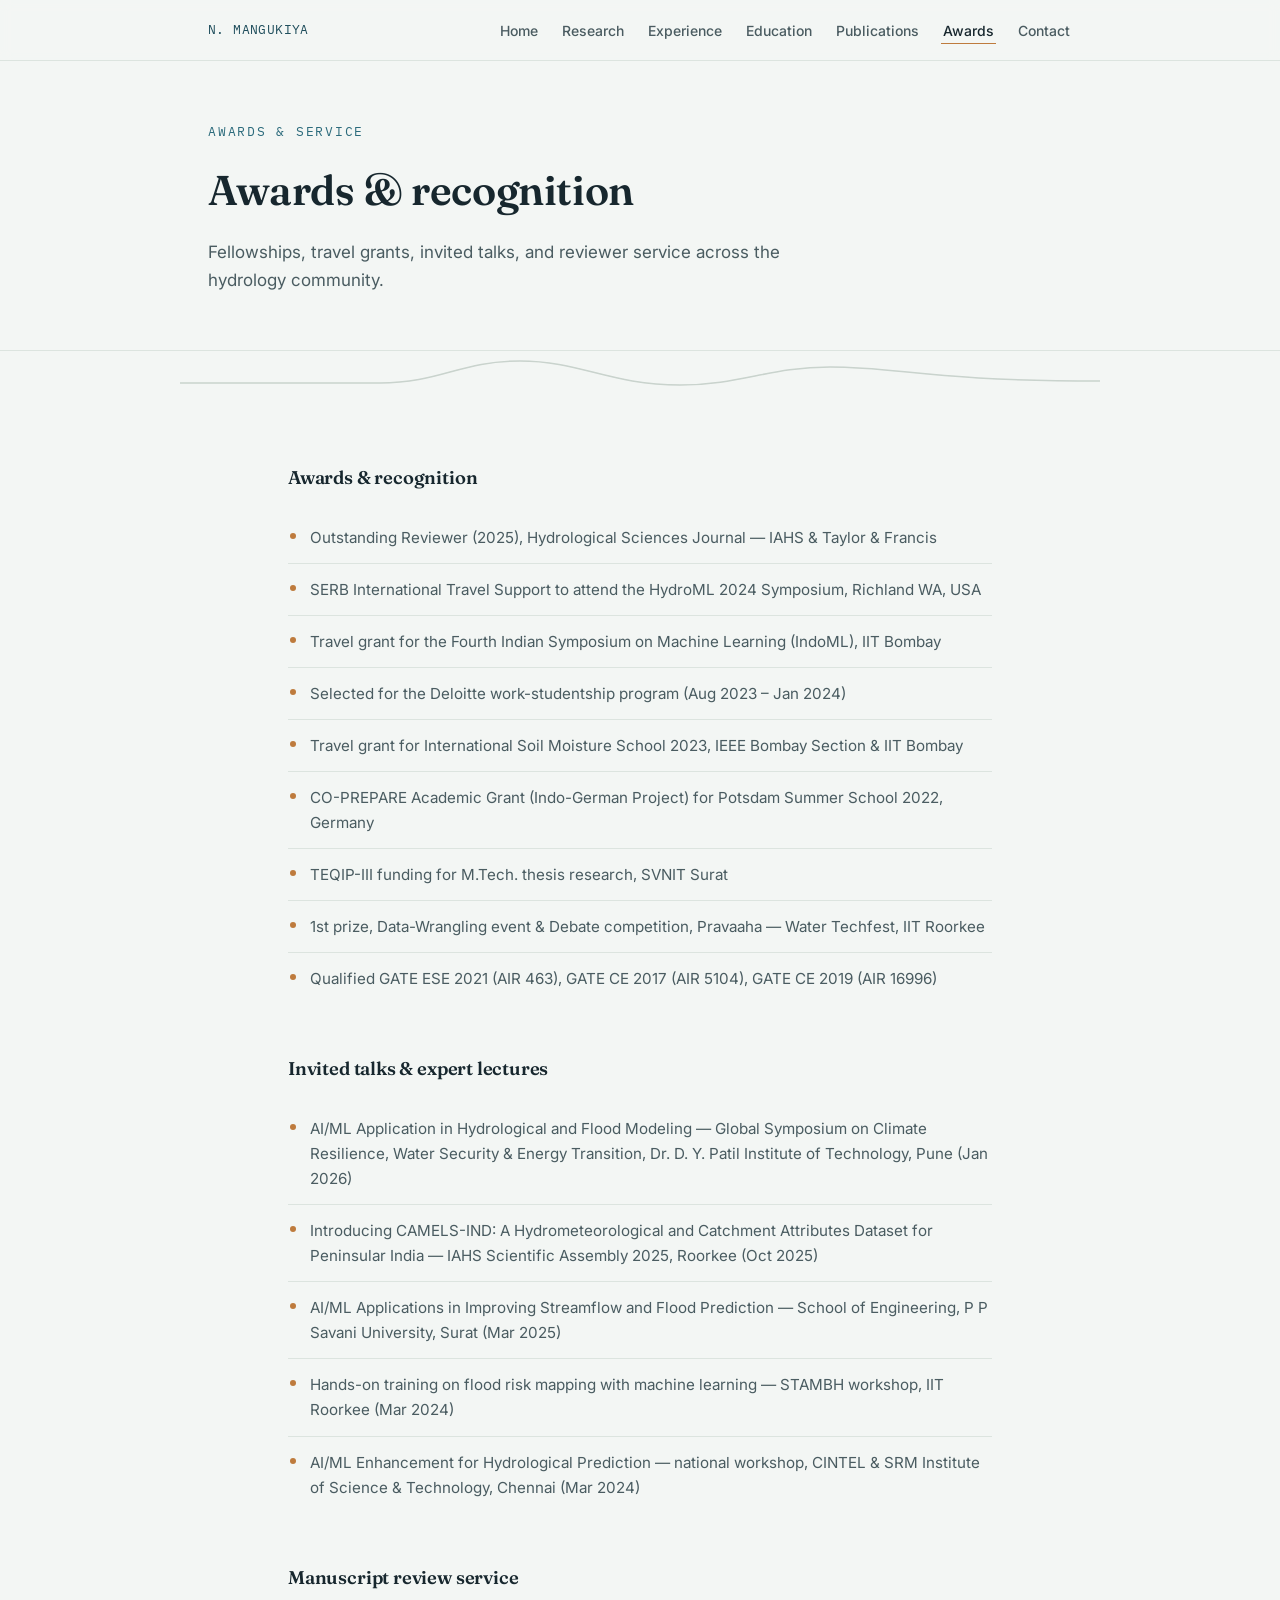
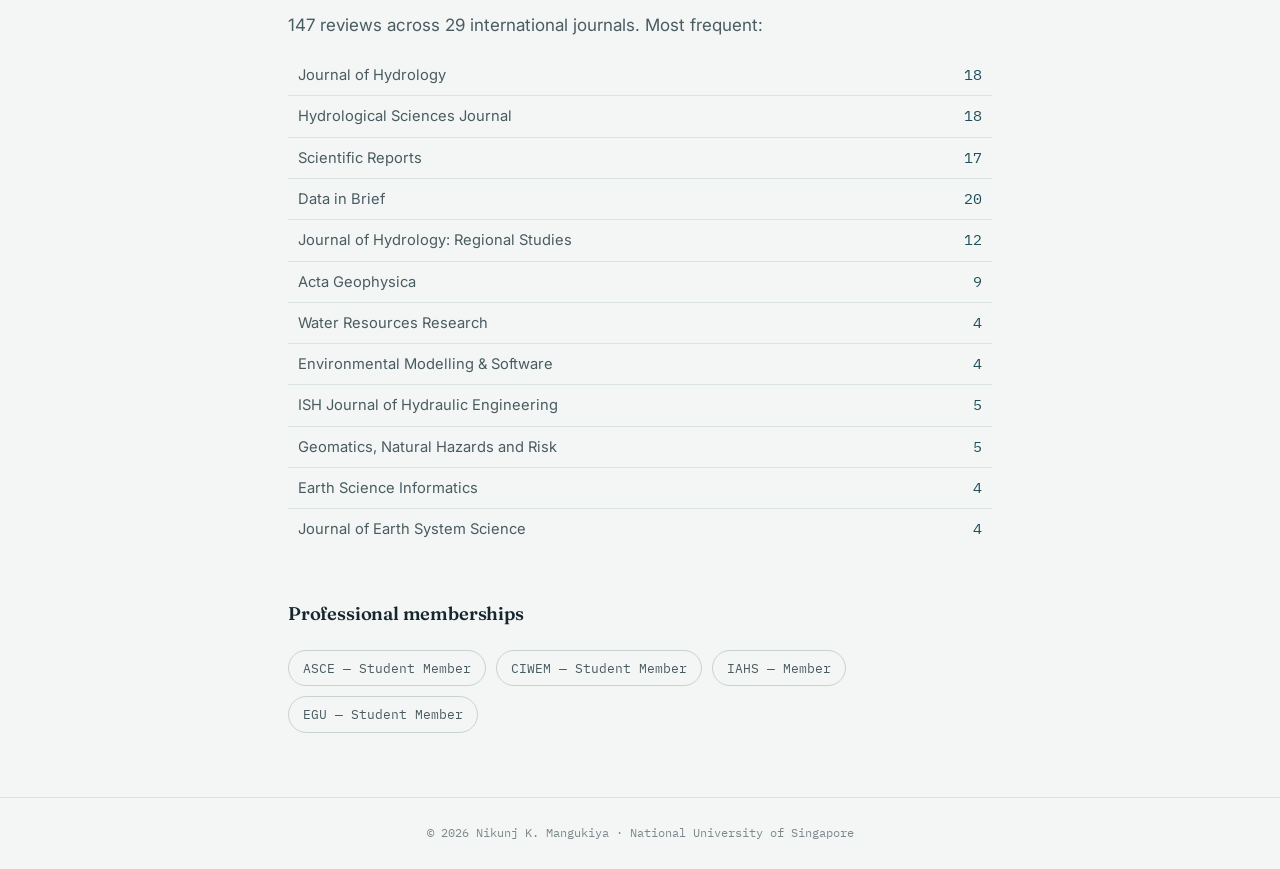
==== awards.html @ 458d980e "Add files via upload" ====
<!DOCTYPE html>
<html lang="en">
<head>
<meta charset="UTF-8">
<meta name="viewport" content="width=device-width, initial-scale=1.0">
<title>Awards & Service — Nikunj K. Mangukiya</title>
<meta name="description" content="Awards, invited talks, and reviewer service of Nikunj K. Mangukiya.">
<link rel="preconnect" href="https://fonts.googleapis.com">
<link rel="preconnect" href="https://fonts.gstatic.com" crossorigin>
<link href="https://fonts.googleapis.com/css2?family=Fraunces:opsz,wght@9..144,400;9..144,500;9..144,600;9..144,700&family=Inter:wght@400;500;600&family=IBM+Plex+Mono:wght@400;500&display=swap" rel="stylesheet">
<link rel="stylesheet" href="styles.css">
</head>
<body>
<nav>
  <div class="wrap-wide">
    <a href="index.html" class="brand">N. MANGUKIYA</a>
    <ul>
      <li><a class="navlink" href="index.html">Home</a></li>
<li><a class="navlink" href="research.html">Research</a></li>
<li><a class="navlink" href="experience.html">Experience</a></li>
<li><a class="navlink" href="education.html">Education</a></li>
<li><a class="navlink" href="publications.html">Publications</a></li>
<li><a class="navlink active" href="awards.html">Awards</a></li>
<li><a class="navlink" href="contact.html">Contact</a></li>

    </ul>
  </div>
</nav>
<header class="page-head">
  <div class="wrap-wide">
    <span class="eyebrow">Awards &amp; Service</span>
    <h1>Awards &amp; recognition</h1>
    <p class="page-lede">Fellowships, travel grants, invited talks, and reviewer service across the hydrology community.</p>
  </div>
</header>
<div class="hydrograph-wrap wrap-wide">
  <svg class="hydrograph" viewBox="0 0 920 34" preserveAspectRatio="none" xmlns="http://www.w3.org/2000/svg">
    <path d="M0,26 L 200,26 C 260,26 280,4 340,4 C 400,4 430,28 500,28 C 560,28 590,10 650,10 C 720,10 750,24 920,24" fill="none" stroke="var(--line)" stroke-width="1.5"/>
  </svg>
</div>

<section>
  <div class="wrap">
    <h3 class="sub-title" style="margin-top:0;">Awards &amp; recognition</h3>
    <ul class="award-list">
      <li>Outstanding Reviewer (2025), Hydrological Sciences Journal &mdash; IAHS &amp; Taylor &amp; Francis</li>
      <li>SERB International Travel Support to attend the HydroML 2024 Symposium, Richland WA, USA</li>
      <li>Travel grant for the Fourth Indian Symposium on Machine Learning (IndoML), IIT Bombay</li>
      <li>Selected for the Deloitte work-studentship program (Aug 2023 &ndash; Jan 2024)</li>
      <li>Travel grant for International Soil Moisture School 2023, IEEE Bombay Section &amp; IIT Bombay</li>
      <li>CO-PREPARE Academic Grant (Indo-German Project) for Potsdam Summer School 2022, Germany</li>
      <li>TEQIP-III funding for M.Tech. thesis research, SVNIT Surat</li>
      <li>1st prize, Data-Wrangling event &amp; Debate competition, Pravaaha &mdash; Water Techfest, IIT Roorkee</li>
      <li>Qualified GATE ESE 2021 (AIR 463), GATE CE 2017 (AIR 5104), GATE CE 2019 (AIR 16996)</li>
    </ul>

    <h3 class="sub-title">Invited talks &amp; expert lectures</h3>
    <ul class="award-list">
      <li>AI/ML Application in Hydrological and Flood Modeling &mdash; Global Symposium on Climate Resilience, Water Security &amp; Energy Transition, Dr. D. Y. Patil Institute of Technology, Pune (Jan 2026)</li>
      <li>Introducing CAMELS-IND: A Hydrometeorological and Catchment Attributes Dataset for Peninsular India &mdash; IAHS Scientific Assembly 2025, Roorkee (Oct 2025)</li>
      <li>AI/ML Applications in Improving Streamflow and Flood Prediction &mdash; School of Engineering, P P Savani University, Surat (Mar 2025)</li>
      <li>Hands-on training on flood risk mapping with machine learning &mdash; STAMBH workshop, IIT Roorkee (Mar 2024)</li>
      <li>AI/ML Enhancement for Hydrological Prediction &mdash; national workshop, CINTEL &amp; SRM Institute of Science &amp; Technology, Chennai (Mar 2024)</li>
    </ul>

    <h3 class="sub-title">Manuscript review service</h3>
    <p style="color:var(--ink-soft);">147 reviews across 29 international journals. Most frequent:</p>
    <table class="rtable">
      <tr><td>Journal of Hydrology</td><td>18</td></tr>
      <tr><td>Hydrological Sciences Journal</td><td>18</td></tr>
      <tr><td>Scientific Reports</td><td>17</td></tr>
      <tr><td>Data in Brief</td><td>20</td></tr>
      <tr><td>Journal of Hydrology: Regional Studies</td><td>12</td></tr>
      <tr><td>Acta Geophysica</td><td>9</td></tr>
      <tr><td>Water Resources Research</td><td>4</td></tr>
      <tr><td>Environmental Modelling &amp; Software</td><td>4</td></tr>
      <tr><td>ISH Journal of Hydraulic Engineering</td><td>5</td></tr>
      <tr><td>Geomatics, Natural Hazards and Risk</td><td>5</td></tr>
      <tr><td>Earth Science Informatics</td><td>4</td></tr>
      <tr><td>Journal of Earth System Science</td><td>4</td></tr>
    </table>

    <h3 class="sub-title">Professional memberships</h3>
    <div class="service-grid">
      <span class="pill">ASCE &mdash; Student Member</span>
      <span class="pill">CIWEM &mdash; Student Member</span>
      <span class="pill">IAHS &mdash; Member</span>
      <span class="pill">EGU &mdash; Student Member</span>
    </div>
  </div>
</section>
<footer class="site-footer">
  <div class="wrap-wide copyright">&copy; <span id="year"></span> Nikunj K. Mangukiya &middot; National University of Singapore</div>
</footer>
<script>document.getElementById('year').textContent = new Date().getFullYear();</script>
</body>
</html>
---- styles.css ----
:root{
  --paper: #F3F6F4;
  --paper-alt: #E8EEEA;
  --ink: #17272E;
  --ink-soft: #4A5C61;
  --water: #2C6B7C;
  --water-deep: #1F4E5C;
  --hazard: #BE7B3D;
  --line: #C9D3CD;
  --line-soft: #DCE4DF;
  --max: 760px;
}
*{box-sizing:border-box;}
html{scroll-behavior:smooth;}
body{
  margin:0;
  background:var(--paper);
  color:var(--ink);
  font-family:'Inter', sans-serif;
  font-size:17px;
  line-height:1.65;
  -webkit-font-smoothing:antialiased;
}
a{color:var(--water-deep);}
a:hover{color:var(--hazard);}
h1,h2,h3{
  font-family:'Fraunces', serif;
  font-weight:600;
  color:var(--ink);
  margin:0;
  letter-spacing:-0.01em;
}
.mono{font-family:'IBM Plex Mono', monospace;}
.wrap{max-width:var(--max); margin:0 auto; padding:0 28px;}
.wrap-wide{max-width:920px; margin:0 auto; padding:0 28px;}

/* NAV */
nav{
  position:sticky; top:0; z-index:20;
  background:rgba(243,246,244,0.92);
  backdrop-filter:blur(6px);
  border-bottom:1px solid var(--line-soft);
}
nav .wrap-wide{
  display:flex; align-items:center; justify-content:space-between;
  height:60px; flex-wrap:wrap;
}
nav .brand{font-family:'IBM Plex Mono', monospace; font-size:13px; letter-spacing:0.03em; color:var(--water-deep); text-decoration:none;}
nav ul{list-style:none; display:flex; gap:20px; margin:0; padding:0; flex-wrap:wrap;}
nav a.navlink{
  color:var(--ink-soft); text-decoration:none; font-size:14px; font-weight:500;
  padding:4px 2px; border-bottom:1px solid transparent;
}
nav a.navlink:hover{color:var(--ink); border-bottom-color:var(--water);}
nav a.navlink.active{color:var(--ink); border-bottom-color:var(--hazard);}

/* PAGE HEADER (non-home pages) */
.page-head{
  padding:60px 0 40px; border-bottom:1px solid var(--line-soft); position:relative; overflow:hidden;
}
.page-head .wrap-wide{position:relative; z-index:1;}
.eyebrow{
  font-family:'IBM Plex Mono', monospace; font-size:12.5px; text-transform:uppercase;
  letter-spacing:0.14em; color:var(--water); margin-bottom:14px; display:block;
}
.page-head h1{font-size:clamp(1.9rem, 4vw, 2.6rem);}
.page-lede{max-width:600px; margin-top:14px; color:var(--ink-soft);}

/* HERO (home page) */
header.hero{
  position:relative; overflow:hidden;
  padding:96px 0 84px;
  border-bottom:1px solid var(--line-soft);
}
.contour-bg{
  position:absolute; inset:0; z-index:0;
  opacity:0.55;
  pointer-events:none;
}
.hero .wrap-wide{position:relative; z-index:1;}
h1.name{font-size:clamp(2.4rem, 5vw, 3.4rem); line-height:1.08;}
.tagline{
  font-family:'Fraunces', serif; font-style:italic; font-weight:400;
  font-size:1.25rem; color:var(--water-deep); margin-top:14px;
}
.hero-lede{max-width:560px; margin-top:22px; color:var(--ink-soft); font-size:1.02rem;}
.hero-links{display:flex; flex-wrap:wrap; gap:10px; margin-top:30px;}
.pill{
  font-family:'IBM Plex Mono', monospace; font-size:12.5px;
  border:1px solid var(--line); border-radius:999px;
  padding:7px 14px; color:var(--ink-soft); text-decoration:none;
  transition:all .15s ease; display:inline-block;
}
.pill:hover{border-color:var(--water); color:var(--water-deep); background:var(--paper-alt);}

/* HYDROGRAPH DIVIDER */
.hydrograph{width:100%; height:34px; display:block; margin:0 auto;}
.hydrograph-wrap{padding:6px 0 2px;}

/* SECTIONS */
section{padding:64px 0;}
section.alt{background:var(--paper-alt);}
.section-head{margin-bottom:34px;}
.section-num{
  font-family:'IBM Plex Mono', monospace; font-size:12px; color:var(--water);
  letter-spacing:0.1em; text-transform:uppercase; display:block; margin-bottom:8px;
}
h2.section-title{font-size:1.7rem;}

p{margin:0 0 16px;}
.lede-block p{color:var(--ink-soft);}

/* RESEARCH CARDS */
.cards{display:grid; grid-template-columns:1fr 1fr; gap:18px;}
.card{
  border:1px solid var(--line); border-radius:4px; padding:22px 22px 20px;
  background:var(--paper);
}
section.alt .card{background:var(--paper);}
.card h3{font-size:1.05rem; margin-bottom:8px; font-weight:600;}
.card p{font-size:0.95rem; color:var(--ink-soft); margin:0;}
.card .tag{
  font-family:'IBM Plex Mono', monospace; font-size:11px; color:var(--hazard);
  text-transform:uppercase; letter-spacing:0.08em; display:block; margin-bottom:10px;
}

/* TIMELINE (experience/education) */
.tl-item{
  display:grid; grid-template-columns:150px 1fr; gap:18px;
  padding:20px 0; border-top:1px solid var(--line-soft);
}
.tl-item:first-child{border-top:none;}
.tl-date{font-family:'IBM Plex Mono', monospace; font-size:12.5px; color:var(--water); padding-top:2px;}
.tl-org{font-weight:600; font-size:0.95rem; margin-top:2px; color:var(--ink-soft);}
.tl-title{font-size:1.05rem; font-weight:600; margin-bottom:3px; font-family:'Fraunces',serif;}
.tl-desc{color:var(--ink-soft); font-size:0.93rem; margin-top:6px;}
.grade{
  display:inline-block; font-family:'IBM Plex Mono', monospace; font-size:11.5px;
  color:var(--water-deep); background:var(--paper-alt); border:1px solid var(--line);
  border-radius:3px; padding:2px 7px; margin-top:8px;
}

/* PUBLICATIONS */
.pub-stats{display:flex; flex-wrap:wrap; gap:28px; margin-bottom:36px;}
.stat{border-left:2px solid var(--water); padding-left:14px;}
.stat .num{font-family:'Fraunces', serif; font-size:2rem; font-weight:600; line-height:1;}
.stat .label{font-family:'IBM Plex Mono', monospace; font-size:11.5px; color:var(--ink-soft); text-transform:uppercase; letter-spacing:0.05em;}
.qbar{display:flex; height:8px; width:100%; max-width:340px; border-radius:2px; overflow:hidden; margin-top:14px;}
.qbar span{display:block; height:100%;}
.qbar-legend{display:flex; gap:14px; margin-top:8px; font-family:'IBM Plex Mono', monospace; font-size:11px; color:var(--ink-soft); flex-wrap:wrap;}
.qbar-legend i{display:inline-block; width:8px; height:8px; border-radius:1px; margin-right:5px; vertical-align:middle;}

.pub-list{list-style:none; margin:0; padding:0;}
.pub-list li{
  padding:16px 0; border-top:1px solid var(--line-soft);
  display:grid; grid-template-columns:1fr auto; gap:14px; align-items:start;
}
.pub-list li:first-child{border-top:none;}
.pub-main{font-size:0.96rem; line-height:1.5;}
.pub-main .yr{color:var(--water-deep); font-weight:600;}
.pub-main .venue{font-style:italic; color:var(--ink-soft);}
.badge{
  font-family:'IBM Plex Mono', monospace; font-size:11px; white-space:nowrap;
  border:1px solid var(--line); border-radius:3px; padding:3px 8px; color:var(--ink-soft); height:fit-content;
}
.badge.q1{border-color:var(--water); color:var(--water-deep);}
.more-link{margin-top:26px; font-size:0.94rem;}

h3.sub-title{
  font-size:1.15rem; margin:44px 0 18px; padding-top:6px;
}
h3.sub-title:first-of-type{margin-top:0;}

/* AWARDS */
.award-list{list-style:none; margin:0; padding:0;}
.award-list li{
  padding:13px 0 13px 22px; border-top:1px solid var(--line-soft);
  position:relative; font-size:0.95rem; color:var(--ink-soft);
}
.award-list li:first-child{border-top:none;}
.award-list li::before{
  content:""; position:absolute; left:2px; top:21px;
  width:6px; height:6px; background:var(--hazard); border-radius:50%;
}
.service-grid{display:flex; flex-wrap:wrap; gap:10px; margin-top:20px;}
.service-grid .pill{cursor:default;}
.service-grid .pill:hover{border-color:var(--line); color:var(--ink-soft); background:transparent;}

.rtable{width:100%; border-collapse:collapse; margin-top:10px; font-size:0.92rem;}
.rtable td{padding:8px 10px; border-top:1px solid var(--line-soft); color:var(--ink-soft);}
.rtable td:last-child{text-align:right; font-family:'IBM Plex Mono', monospace; color:var(--water-deep); white-space:nowrap;}
.rtable tr:first-child td{border-top:none;}

/* CONTACT / FOOTER */
.contact-block{padding:70px 0 50px; text-align:center;}
.contact-block h2{font-size:1.6rem; margin-bottom:14px;}
.contact-block p.sub{color:var(--ink-soft); max-width:440px; margin:0 auto 26px;}
.contact-links{display:flex; flex-wrap:wrap; justify-content:center; gap:10px;}

.site-footer{
  border-top:1px solid var(--line-soft); padding:26px 0; text-align:center;
}
.copyright{
  font-family:'IBM Plex Mono', monospace; font-size:11.5px;
  color:var(--ink-soft); opacity:0.7;
}

@media (max-width:640px){
  nav ul{gap:14px;}
  nav a.navlink{font-size:12.5px;}
  .cards{grid-template-columns:1fr;}
  .tl-item{grid-template-columns:1fr;}
  .tl-date{padding-top:0;}
  section{padding:48px 0;}
  header.hero{padding:64px 0 56px;}
  .page-head{padding:44px 0 32px;}
  .pub-list li{grid-template-columns:1fr;}
}
@media (prefers-reduced-motion: reduce){
  html{scroll-behavior:auto;}
}
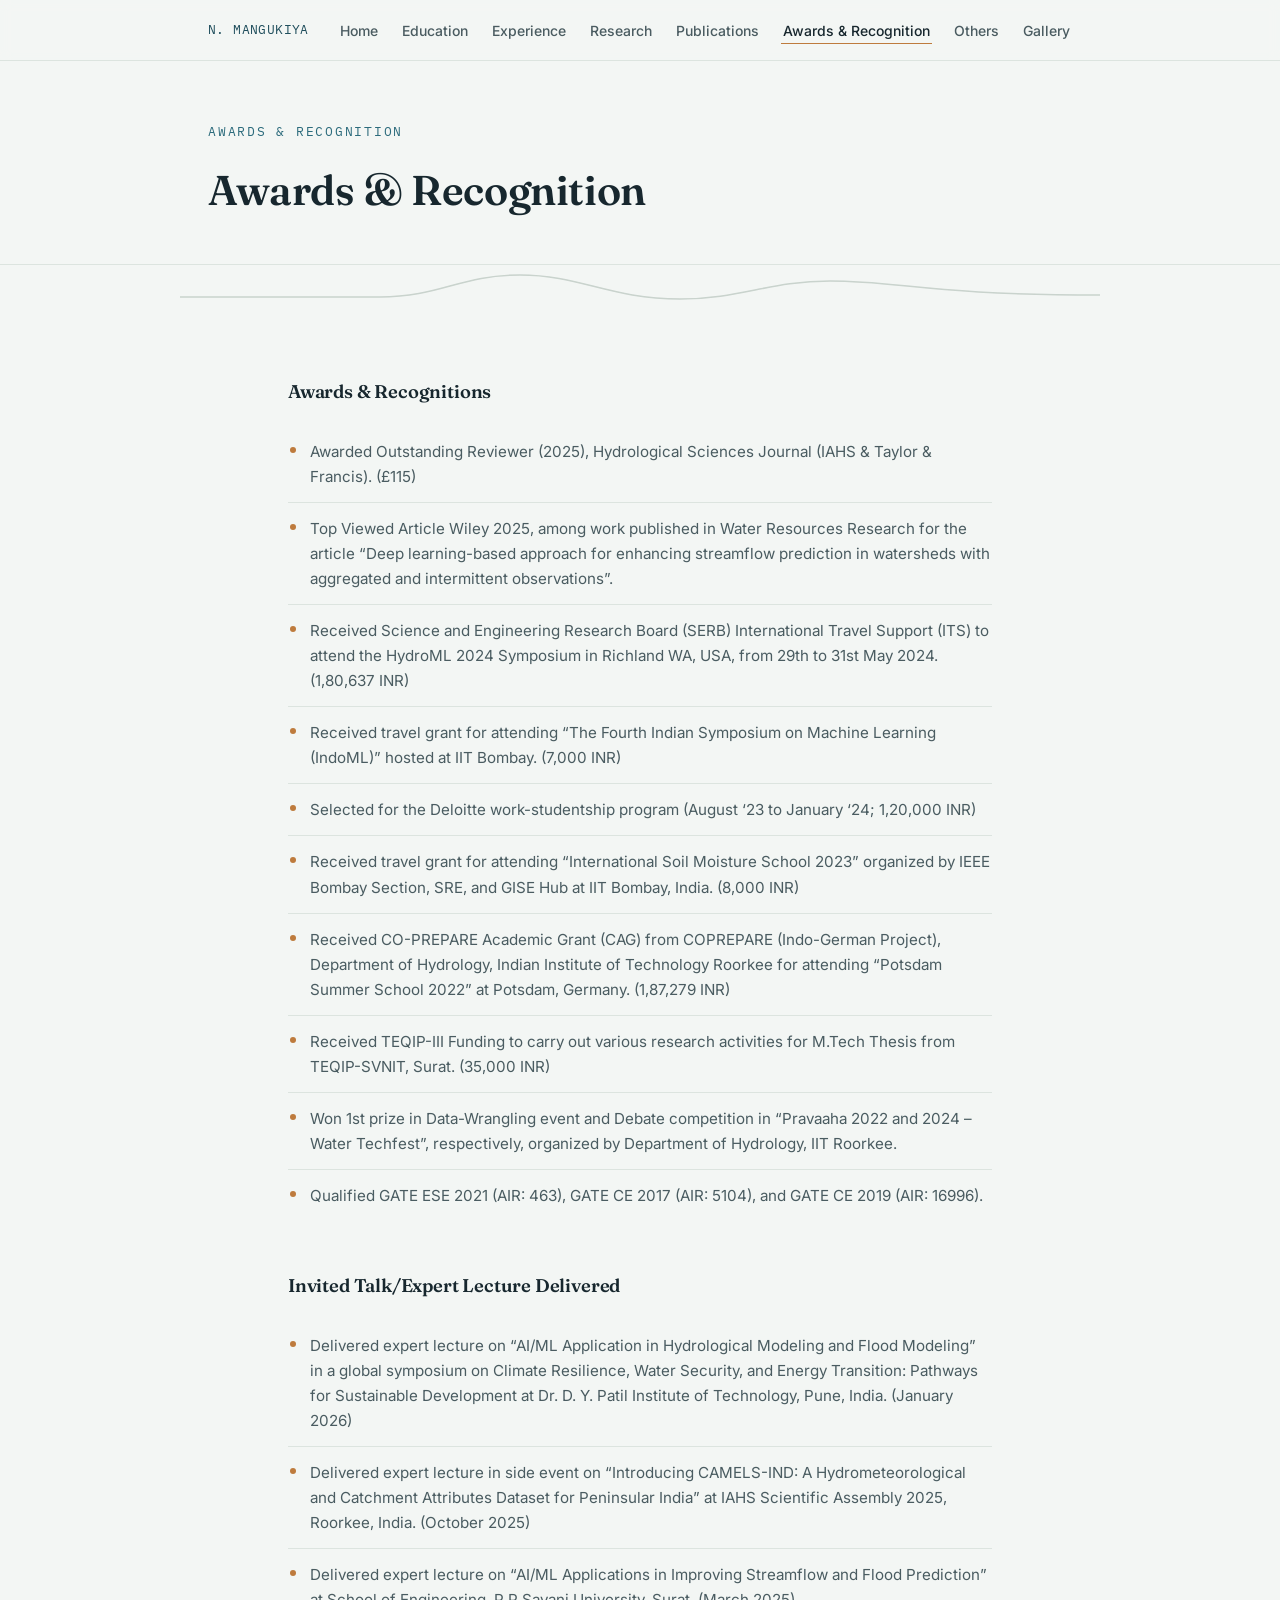
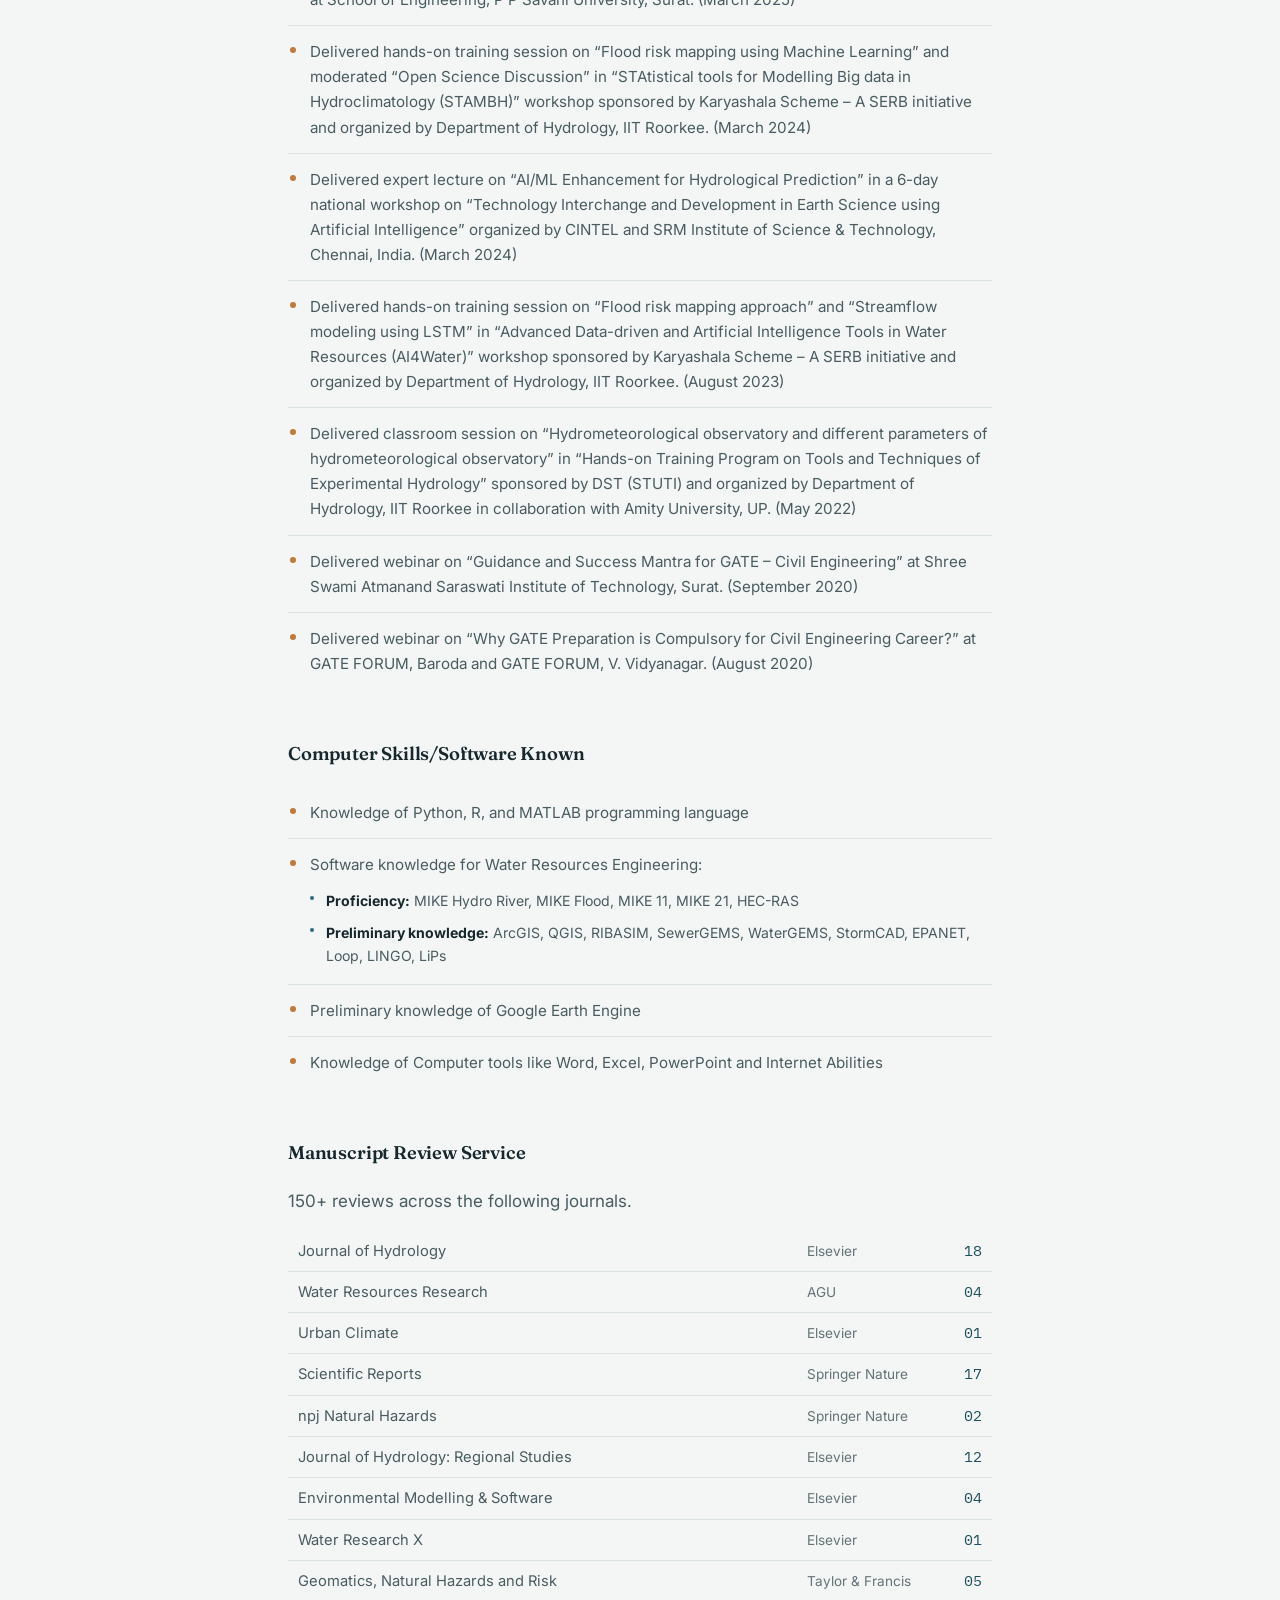
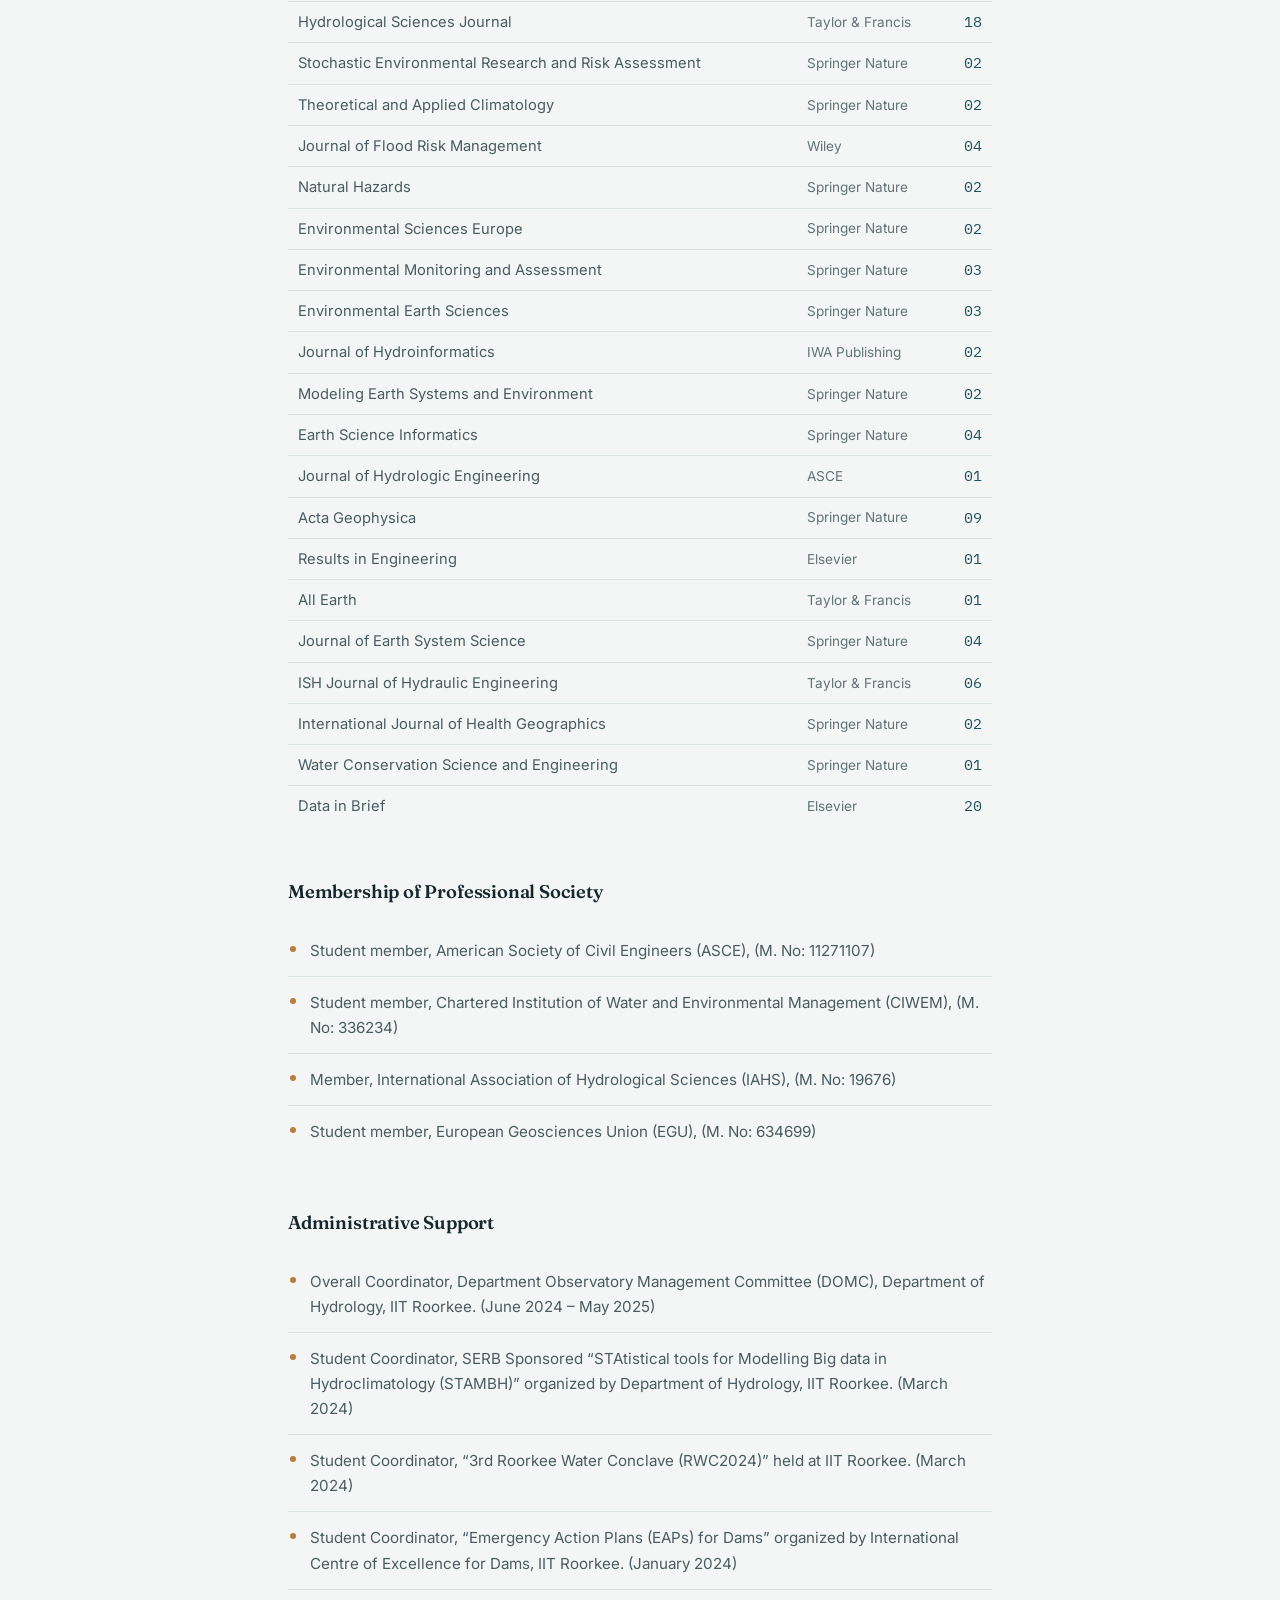
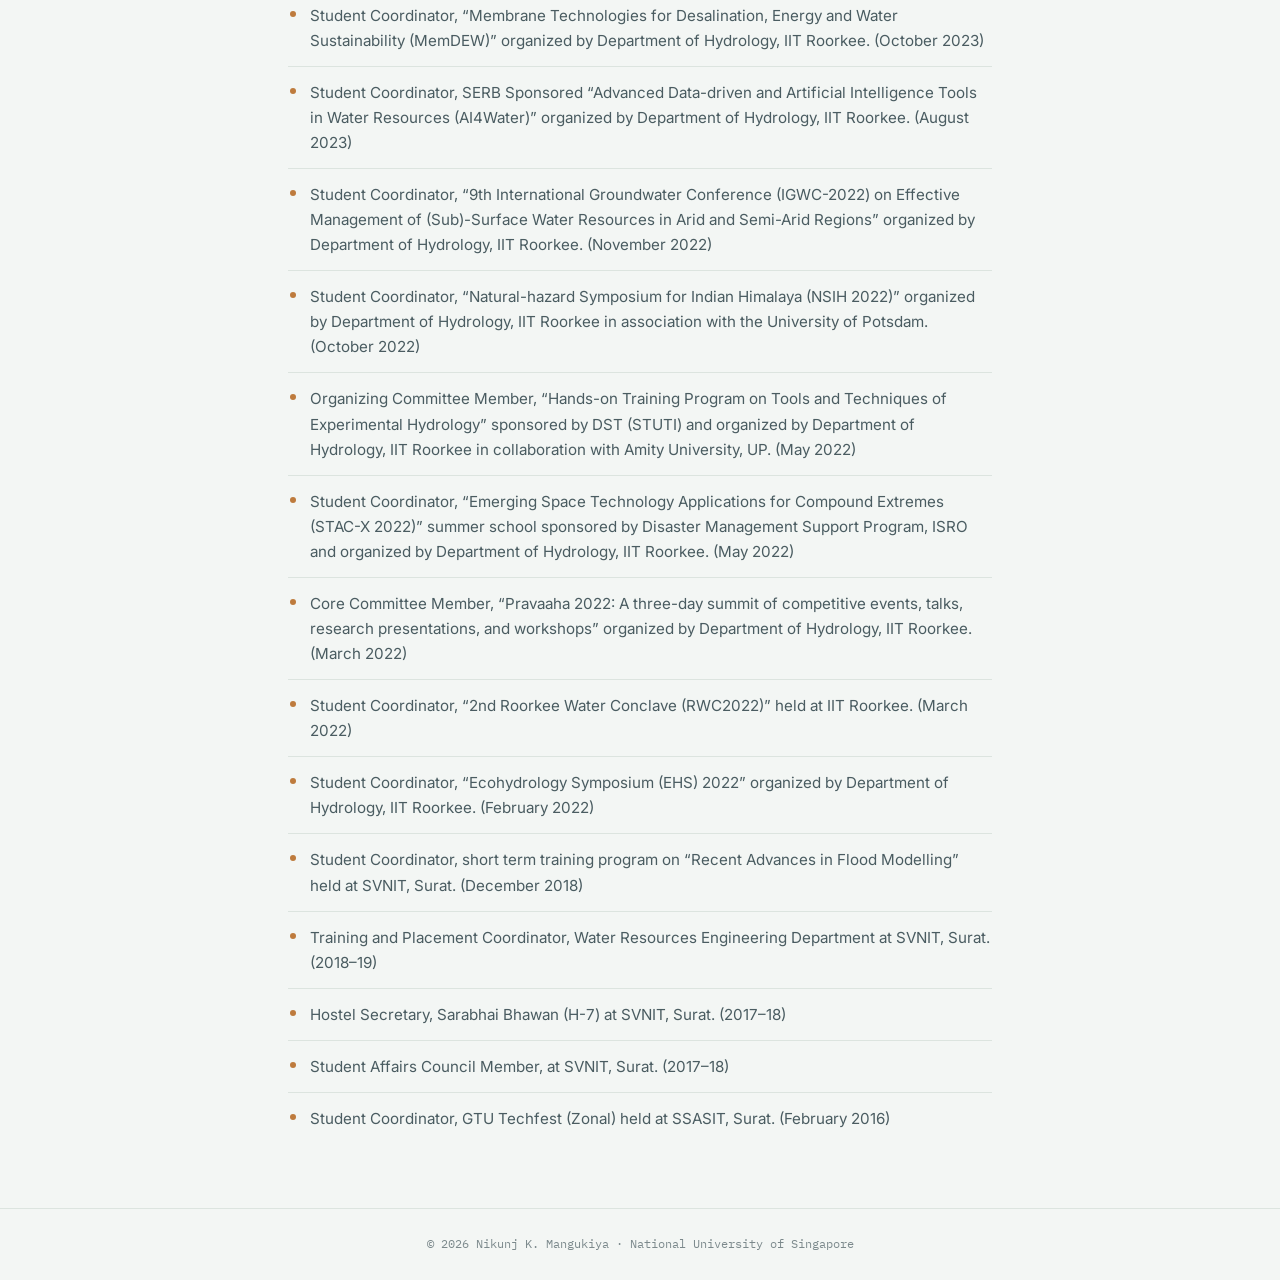
==== commit ca16a3a9: "Add files via upload" ====
--- a/awards.html
+++ b/awards.html
@@ -16,21 +16,21 @@
     <a href="index.html" class="brand">N. MANGUKIYA</a>
     <ul>
       <li><a class="navlink" href="index.html">Home</a></li>
+<li><a class="navlink" href="education.html">Education</a></li>
+<li><a class="navlink" href="experience.html">Experience</a></li>
 <li><a class="navlink" href="research.html">Research</a></li>
-<li><a class="navlink" href="experience.html">Experience</a></li>
-<li><a class="navlink" href="education.html">Education</a></li>
 <li><a class="navlink" href="publications.html">Publications</a></li>
-<li><a class="navlink active" href="awards.html">Awards</a></li>
-<li><a class="navlink" href="contact.html">Contact</a></li>
+<li><a class="navlink active" href="awards.html">Awards &amp; Recognition</a></li>
+<li><a class="navlink" href="others.html">Others</a></li>
+<li><a class="navlink" href="gallery.html">Gallery</a></li>
 
     </ul>
   </div>
 </nav>
 <header class="page-head">
   <div class="wrap-wide">
-    <span class="eyebrow">Awards &amp; Service</span>
-    <h1>Awards &amp; recognition</h1>
-    <p class="page-lede">Fellowships, travel grants, invited talks, and reviewer service across the hydrology community.</p>
+    <span class="eyebrow">Awards &amp; Recognition</span>
+    <h1>Awards &amp; Recognition</h1>
   </div>
 </header>
 <div class="hydrograph-wrap wrap-wide">
@@ -41,52 +41,109 @@
 
 <section>
   <div class="wrap">
-    <h3 class="sub-title" style="margin-top:0;">Awards &amp; recognition</h3>
+    <h3 class="sub-title" style="margin-top:0;">Awards &amp; Recognitions</h3>
     <ul class="award-list">
-      <li>Outstanding Reviewer (2025), Hydrological Sciences Journal &mdash; IAHS &amp; Taylor &amp; Francis</li>
-      <li>SERB International Travel Support to attend the HydroML 2024 Symposium, Richland WA, USA</li>
-      <li>Travel grant for the Fourth Indian Symposium on Machine Learning (IndoML), IIT Bombay</li>
-      <li>Selected for the Deloitte work-studentship program (Aug 2023 &ndash; Jan 2024)</li>
-      <li>Travel grant for International Soil Moisture School 2023, IEEE Bombay Section &amp; IIT Bombay</li>
-      <li>CO-PREPARE Academic Grant (Indo-German Project) for Potsdam Summer School 2022, Germany</li>
-      <li>TEQIP-III funding for M.Tech. thesis research, SVNIT Surat</li>
-      <li>1st prize, Data-Wrangling event &amp; Debate competition, Pravaaha &mdash; Water Techfest, IIT Roorkee</li>
-      <li>Qualified GATE ESE 2021 (AIR 463), GATE CE 2017 (AIR 5104), GATE CE 2019 (AIR 16996)</li>
+      <li>Awarded Outstanding Reviewer (2025), Hydrological Sciences Journal (IAHS &amp; Taylor &amp; Francis). (&pound;115)</li>
+      <li>Top Viewed Article Wiley 2025, among work published in Water Resources Research for the article &ldquo;Deep learning-based approach for enhancing streamflow prediction in watersheds with aggregated and intermittent observations&rdquo;.</li>
+      <li>Received Science and Engineering Research Board (SERB) International Travel Support (ITS) to attend the HydroML 2024 Symposium in Richland WA, USA, from 29th to 31st May 2024. (1,80,637 INR)</li>
+      <li>Received travel grant for attending &ldquo;The Fourth Indian Symposium on Machine Learning (IndoML)&rdquo; hosted at IIT Bombay. (7,000 INR)</li>
+      <li>Selected for the Deloitte work-studentship program (August &lsquo;23 to January &lsquo;24; 1,20,000 INR)</li>
+      <li>Received travel grant for attending &ldquo;International Soil Moisture School 2023&rdquo; organized by IEEE Bombay Section, SRE, and GISE Hub at IIT Bombay, India. (8,000 INR)</li>
+      <li>Received CO-PREPARE Academic Grant (CAG) from COPREPARE (Indo-German Project), Department of Hydrology, Indian Institute of Technology Roorkee for attending &ldquo;Potsdam Summer School 2022&rdquo; at Potsdam, Germany. (1,87,279 INR)</li>
+      <li>Received TEQIP-III Funding to carry out various research activities for M.Tech Thesis from TEQIP-SVNIT, Surat. (35,000 INR)</li>
+      <li>Won 1st prize in Data-Wrangling event and Debate competition in &ldquo;Pravaaha 2022 and 2024 &ndash; Water Techfest&rdquo;, respectively, organized by Department of Hydrology, IIT Roorkee.</li>
+      <li>Qualified GATE ESE 2021 (AIR: 463), GATE CE 2017 (AIR: 5104), and GATE CE 2019 (AIR: 16996).</li>
     </ul>
 
-    <h3 class="sub-title">Invited talks &amp; expert lectures</h3>
+    <h3 class="sub-title">Invited Talk/Expert Lecture Delivered</h3>
     <ul class="award-list">
-      <li>AI/ML Application in Hydrological and Flood Modeling &mdash; Global Symposium on Climate Resilience, Water Security &amp; Energy Transition, Dr. D. Y. Patil Institute of Technology, Pune (Jan 2026)</li>
-      <li>Introducing CAMELS-IND: A Hydrometeorological and Catchment Attributes Dataset for Peninsular India &mdash; IAHS Scientific Assembly 2025, Roorkee (Oct 2025)</li>
-      <li>AI/ML Applications in Improving Streamflow and Flood Prediction &mdash; School of Engineering, P P Savani University, Surat (Mar 2025)</li>
-      <li>Hands-on training on flood risk mapping with machine learning &mdash; STAMBH workshop, IIT Roorkee (Mar 2024)</li>
-      <li>AI/ML Enhancement for Hydrological Prediction &mdash; national workshop, CINTEL &amp; SRM Institute of Science &amp; Technology, Chennai (Mar 2024)</li>
+      <li>Delivered expert lecture on &ldquo;AI/ML Application in Hydrological Modeling and Flood Modeling&rdquo; in a global symposium on Climate Resilience, Water Security, and Energy Transition: Pathways for Sustainable Development at Dr. D. Y. Patil Institute of Technology, Pune, India. (January 2026)</li>
+      <li>Delivered expert lecture in side event on &ldquo;Introducing CAMELS-IND: A Hydrometeorological and Catchment Attributes Dataset for Peninsular India&rdquo; at IAHS Scientific Assembly 2025, Roorkee, India. (October 2025)</li>
+      <li>Delivered expert lecture on &ldquo;AI/ML Applications in Improving Streamflow and Flood Prediction&rdquo; at School of Engineering, P P Savani University, Surat. (March 2025)</li>
+      <li>Delivered hands-on training session on &ldquo;Flood risk mapping using Machine Learning&rdquo; and moderated &ldquo;Open Science Discussion&rdquo; in &ldquo;STAtistical tools for Modelling Big data in Hydroclimatology (STAMBH)&rdquo; workshop sponsored by Karyashala Scheme &ndash; A SERB initiative and organized by Department of Hydrology, IIT Roorkee. (March 2024)</li>
+      <li>Delivered expert lecture on &ldquo;AI/ML Enhancement for Hydrological Prediction&rdquo; in a 6-day national workshop on &ldquo;Technology Interchange and Development in Earth Science using Artificial Intelligence&rdquo; organized by CINTEL and SRM Institute of Science &amp; Technology, Chennai, India. (March 2024)</li>
+      <li>Delivered hands-on training session on &ldquo;Flood risk mapping approach&rdquo; and &ldquo;Streamflow modeling using LSTM&rdquo; in &ldquo;Advanced Data-driven and Artificial Intelligence Tools in Water Resources (AI4Water)&rdquo; workshop sponsored by Karyashala Scheme &ndash; A SERB initiative and organized by Department of Hydrology, IIT Roorkee. (August 2023)</li>
+      <li>Delivered classroom session on &ldquo;Hydrometeorological observatory and different parameters of hydrometeorological observatory&rdquo; in &ldquo;Hands-on Training Program on Tools and Techniques of Experimental Hydrology&rdquo; sponsored by DST (STUTI) and organized by Department of Hydrology, IIT Roorkee in collaboration with Amity University, UP. (May 2022)</li>
+      <li>Delivered webinar on &ldquo;Guidance and Success Mantra for GATE &ndash; Civil Engineering&rdquo; at Shree Swami Atmanand Saraswati Institute of Technology, Surat. (September 2020)</li>
+      <li>Delivered webinar on &ldquo;Why GATE Preparation is Compulsory for Civil Engineering Career?&rdquo; at GATE FORUM, Baroda and GATE FORUM, V. Vidyanagar. (August 2020)</li>
     </ul>
 
-    <h3 class="sub-title">Manuscript review service</h3>
-    <p style="color:var(--ink-soft);">147 reviews across 29 international journals. Most frequent:</p>
+    <h3 class="sub-title">Computer Skills/Software Known</h3>
+    <ul class="award-list">
+      <li>Knowledge of Python, R, and MATLAB programming language</li>
+      <li>Software knowledge for Water Resources Engineering:
+        <ul class="sub-list">
+          <li><strong style="color:var(--ink);">Proficiency:</strong> MIKE Hydro River, MIKE Flood, MIKE 11, MIKE 21, HEC-RAS</li>
+          <li><strong style="color:var(--ink);">Preliminary knowledge:</strong> ArcGIS, QGIS, RIBASIM, SewerGEMS, WaterGEMS, StormCAD, EPANET, Loop, LINGO, LiPs</li>
+        </ul>
+      </li>
+      <li>Preliminary knowledge of Google Earth Engine</li>
+      <li>Knowledge of Computer tools like Word, Excel, PowerPoint and Internet Abilities</li>
+    </ul>
+
+    <h3 class="sub-title">Manuscript Review Service</h3>
+    <p style="color:var(--ink-soft);">150+ reviews across the following journals.</p>
     <table class="rtable">
-      <tr><td>Journal of Hydrology</td><td>18</td></tr>
-      <tr><td>Hydrological Sciences Journal</td><td>18</td></tr>
-      <tr><td>Scientific Reports</td><td>17</td></tr>
-      <tr><td>Data in Brief</td><td>20</td></tr>
-      <tr><td>Journal of Hydrology: Regional Studies</td><td>12</td></tr>
-      <tr><td>Acta Geophysica</td><td>9</td></tr>
-      <tr><td>Water Resources Research</td><td>4</td></tr>
-      <tr><td>Environmental Modelling &amp; Software</td><td>4</td></tr>
-      <tr><td>ISH Journal of Hydraulic Engineering</td><td>5</td></tr>
-      <tr><td>Geomatics, Natural Hazards and Risk</td><td>5</td></tr>
-      <tr><td>Earth Science Informatics</td><td>4</td></tr>
-      <tr><td>Journal of Earth System Science</td><td>4</td></tr>
+      <tr><td>Journal of Hydrology</td><td class="pub-col">Elsevier</td><td>18</td></tr>
+      <tr><td>Water Resources Research</td><td class="pub-col">AGU</td><td>04</td></tr>
+      <tr><td>Urban Climate</td><td class="pub-col">Elsevier</td><td>01</td></tr>
+      <tr><td>Scientific Reports</td><td class="pub-col">Springer Nature</td><td>17</td></tr>
+      <tr><td>npj Natural Hazards</td><td class="pub-col">Springer Nature</td><td>02</td></tr>
+      <tr><td>Journal of Hydrology: Regional Studies</td><td class="pub-col">Elsevier</td><td>12</td></tr>
+      <tr><td>Environmental Modelling &amp; Software</td><td class="pub-col">Elsevier</td><td>04</td></tr>
+      <tr><td>Water Research X</td><td class="pub-col">Elsevier</td><td>01</td></tr>
+      <tr><td>Geomatics, Natural Hazards and Risk</td><td class="pub-col">Taylor &amp; Francis</td><td>05</td></tr>
+      <tr><td>Hydrological Sciences Journal</td><td class="pub-col">Taylor &amp; Francis</td><td>18</td></tr>
+      <tr><td>Stochastic Environmental Research and Risk Assessment</td><td class="pub-col">Springer Nature</td><td>02</td></tr>
+      <tr><td>Theoretical and Applied Climatology</td><td class="pub-col">Springer Nature</td><td>02</td></tr>
+      <tr><td>Journal of Flood Risk Management</td><td class="pub-col">Wiley</td><td>04</td></tr>
+      <tr><td>Natural Hazards</td><td class="pub-col">Springer Nature</td><td>02</td></tr>
+      <tr><td>Environmental Sciences Europe</td><td class="pub-col">Springer Nature</td><td>02</td></tr>
+      <tr><td>Environmental Monitoring and Assessment</td><td class="pub-col">Springer Nature</td><td>03</td></tr>
+      <tr><td>Environmental Earth Sciences</td><td class="pub-col">Springer Nature</td><td>03</td></tr>
+      <tr><td>Journal of Hydroinformatics</td><td class="pub-col">IWA Publishing</td><td>02</td></tr>
+      <tr><td>Modeling Earth Systems and Environment</td><td class="pub-col">Springer Nature</td><td>02</td></tr>
+      <tr><td>Earth Science Informatics</td><td class="pub-col">Springer Nature</td><td>04</td></tr>
+      <tr><td>Journal of Hydrologic Engineering</td><td class="pub-col">ASCE</td><td>01</td></tr>
+      <tr><td>Acta Geophysica</td><td class="pub-col">Springer Nature</td><td>09</td></tr>
+      <tr><td>Results in Engineering</td><td class="pub-col">Elsevier</td><td>01</td></tr>
+      <tr><td>All Earth</td><td class="pub-col">Taylor &amp; Francis</td><td>01</td></tr>
+      <tr><td>Journal of Earth System Science</td><td class="pub-col">Springer Nature</td><td>04</td></tr>
+      <tr><td>ISH Journal of Hydraulic Engineering</td><td class="pub-col">Taylor &amp; Francis</td><td>06</td></tr>
+      <tr><td>International Journal of Health Geographics</td><td class="pub-col">Springer Nature</td><td>02</td></tr>
+      <tr><td>Water Conservation Science and Engineering</td><td class="pub-col">Springer Nature</td><td>01</td></tr>
+      <tr><td>Data in Brief</td><td class="pub-col">Elsevier</td><td>20</td></tr>
     </table>
 
-    <h3 class="sub-title">Professional memberships</h3>
-    <div class="service-grid">
-      <span class="pill">ASCE &mdash; Student Member</span>
-      <span class="pill">CIWEM &mdash; Student Member</span>
-      <span class="pill">IAHS &mdash; Member</span>
-      <span class="pill">EGU &mdash; Student Member</span>
-    </div>
+    <h3 class="sub-title">Membership of Professional Society</h3>
+    <ul class="award-list">
+      <li>Student member, American Society of Civil Engineers (ASCE), (M. No: 11271107)</li>
+      <li>Student member, Chartered Institution of Water and Environmental Management (CIWEM), (M. No: 336234)</li>
+      <li>Member, International Association of Hydrological Sciences (IAHS), (M. No: 19676)</li>
+      <li>Student member, European Geosciences Union (EGU), (M. No: 634699)</li>
+    </ul>
+
+    <h3 class="sub-title">Administrative Support</h3>
+    <ul class="award-list">
+      <li>Overall Coordinator, Department Observatory Management Committee (DOMC), Department of Hydrology, IIT Roorkee. (June 2024 &ndash; May 2025)</li>
+      <li>Student Coordinator, SERB Sponsored &ldquo;STAtistical tools for Modelling Big data in Hydroclimatology (STAMBH)&rdquo; organized by Department of Hydrology, IIT Roorkee. (March 2024)</li>
+      <li>Student Coordinator, &ldquo;3rd Roorkee Water Conclave (RWC2024)&rdquo; held at IIT Roorkee. (March 2024)</li>
+      <li>Student Coordinator, &ldquo;Emergency Action Plans (EAPs) for Dams&rdquo; organized by International Centre of Excellence for Dams, IIT Roorkee. (January 2024)</li>
+      <li>Student Coordinator, &ldquo;Membrane Technologies for Desalination, Energy and Water Sustainability (MemDEW)&rdquo; organized by Department of Hydrology, IIT Roorkee. (October 2023)</li>
+      <li>Student Coordinator, SERB Sponsored &ldquo;Advanced Data-driven and Artificial Intelligence Tools in Water Resources (AI4Water)&rdquo; organized by Department of Hydrology, IIT Roorkee. (August 2023)</li>
+      <li>Student Coordinator, &ldquo;9th International Groundwater Conference (IGWC-2022) on Effective Management of (Sub)-Surface Water Resources in Arid and Semi-Arid Regions&rdquo; organized by Department of Hydrology, IIT Roorkee. (November 2022)</li>
+      <li>Student Coordinator, &ldquo;Natural-hazard Symposium for Indian Himalaya (NSIH 2022)&rdquo; organized by Department of Hydrology, IIT Roorkee in association with the University of Potsdam. (October 2022)</li>
+      <li>Organizing Committee Member, &ldquo;Hands-on Training Program on Tools and Techniques of Experimental Hydrology&rdquo; sponsored by DST (STUTI) and organized by Department of Hydrology, IIT Roorkee in collaboration with Amity University, UP. (May 2022)</li>
+      <li>Student Coordinator, &ldquo;Emerging Space Technology Applications for Compound Extremes (STAC-X 2022)&rdquo; summer school sponsored by Disaster Management Support Program, ISRO and organized by Department of Hydrology, IIT Roorkee. (May 2022)</li>
+      <li>Core Committee Member, &ldquo;Pravaaha 2022: A three-day summit of competitive events, talks, research presentations, and workshops&rdquo; organized by Department of Hydrology, IIT Roorkee. (March 2022)</li>
+      <li>Student Coordinator, &ldquo;2nd Roorkee Water Conclave (RWC2022)&rdquo; held at IIT Roorkee. (March 2022)</li>
+      <li>Student Coordinator, &ldquo;Ecohydrology Symposium (EHS) 2022&rdquo; organized by Department of Hydrology, IIT Roorkee. (February 2022)</li>
+      <li>Student Coordinator, short term training program on &ldquo;Recent Advances in Flood Modelling&rdquo; held at SVNIT, Surat. (December 2018)</li>
+      <li>Training and Placement Coordinator, Water Resources Engineering Department at SVNIT, Surat. (2018&ndash;19)</li>
+      <li>Hostel Secretary, Sarabhai Bhawan (H-7) at SVNIT, Surat. (2017&ndash;18)</li>
+      <li>Student Affairs Council Member, at SVNIT, Surat. (2017&ndash;18)</li>
+      <li>Student Coordinator, GTU Techfest (Zonal) held at SSASIT, Surat. (February 2016)</li>
+    </ul>
   </div>
 </section>
 <footer class="site-footer">
--- a/styles.css
+++ b/styles.css
@@ -65,6 +65,7 @@
 }
 .page-head h1{font-size:clamp(1.9rem, 4vw, 2.6rem);}
 .page-lede{max-width:600px; margin-top:14px; color:var(--ink-soft);}
+.nowrap-lede{max-width:none; white-space:nowrap;}
 
 /* HERO (home page) */
 header.hero{
@@ -77,13 +78,22 @@
   opacity:0.55;
   pointer-events:none;
 }
-.hero .wrap-wide{position:relative; z-index:1;}
-h1.name{font-size:clamp(2.4rem, 5vw, 3.4rem); line-height:1.08;}
+.hero .wrap-wide{
+  position:relative; z-index:1;
+  display:grid; grid-template-columns:1fr 170px; gap:40px; align-items:center;
+}
+h1.name{font-size:clamp(1.7rem, 3.6vw, 2.7rem); line-height:1.1; white-space:nowrap;}
 .tagline{
   font-family:'Fraunces', serif; font-style:italic; font-weight:400;
   font-size:1.25rem; color:var(--water-deep); margin-top:14px;
 }
 .hero-lede{max-width:560px; margin-top:22px; color:var(--ink-soft); font-size:1.02rem;}
+.hero-photo{
+  width:170px; height:170px; border-radius:50%;
+  overflow:hidden; border:3px solid var(--ink);
+  justify-self:end;
+}
+.hero-photo img{width:100%; height:100%; object-fit:cover; display:block;}
 .hero-links{display:flex; flex-wrap:wrap; gap:10px; margin-top:30px;}
 .pill{
   font-family:'IBM Plex Mono', monospace; font-size:12.5px;
@@ -110,14 +120,108 @@
 p{margin:0 0 16px;}
 .lede-block p{color:var(--ink-soft);}
 
+/* CONTACT & OUTREACH ICON GRID */
+.contact-grid{
+  display:grid; grid-template-columns:repeat(auto-fit, minmax(160px, 1fr)); gap:14px;
+  max-width:640px;
+}
+.contact-card{
+  display:flex; align-items:center; gap:12px;
+  border:1px solid var(--line); border-radius:6px;
+  padding:14px 16px; text-decoration:none; color:var(--ink);
+  background:var(--paper); transition:all .15s ease;
+}
+.contact-card:hover{border-color:var(--water); background:var(--paper-alt);}
+.contact-card .icon{
+  width:40px; height:40px; border-radius:50%; flex-shrink:0;
+  display:flex; align-items:center; justify-content:center;
+  background:var(--water-deep); color:var(--paper);
+}
+.contact-card .icon svg{width:19px; height:19px;}
+.contact-card .label{font-size:0.92rem; font-weight:500; display:block;}
+.contact-card .sub{display:block; font-family:'IBM Plex Mono', monospace; font-size:11px; color:var(--ink-soft); margin-top:1px;}
+
 /* RESEARCH CARDS */
+.pub-feature-grid{display:grid; grid-template-columns:1fr 1fr; gap:40px 44px; margin-top:6px;}
+.pub-feature{display:flex; gap:16px; align-items:flex-start;}
+.pub-feature-thumb{
+  width:78px; height:100px; border-radius:5px; flex-shrink:0;
+  overflow:hidden; border:1px solid var(--line);
+  box-shadow:0 2px 6px rgba(23,39,46,0.08);
+}
+.pub-feature-thumb img{width:100%; height:100%; object-fit:cover; display:block;}
+.pub-feature-journal{
+  font-family:'IBM Plex Mono', monospace; font-size:10.5px; text-transform:uppercase;
+  letter-spacing:0.08em; color:var(--water); display:block; margin-bottom:5px;
+}
+.pub-feature-cite{font-family:'Fraunces', serif; font-weight:600; font-size:1rem; color:var(--ink); margin-bottom:4px;}
+.pub-feature-title{
+  display:block; color:var(--water-deep); font-style:italic; font-size:0.94rem;
+  line-height:1.42; margin-bottom:9px; text-decoration:none;
+}
+.pub-feature-title:hover{color:var(--hazard);}
+.pub-feature-desc{font-size:0.87rem; color:var(--ink-soft); line-height:1.55; margin:0;}
+
+/* RESOURCE CARDS (datasets / code) */
+.resource-grid{display:grid; grid-template-columns:1fr 1fr; gap:16px; margin-top:8px;}
+.resource-card{
+  display:flex; gap:14px; align-items:flex-start;
+  border:1px solid var(--line); border-radius:6px;
+  padding:16px 18px; background:var(--paper);
+}
+.resource-icon{
+  width:40px; height:40px; border-radius:50%; flex-shrink:0;
+  display:flex; align-items:center; justify-content:center; color:var(--paper);
+}
+.resource-icon svg{width:19px; height:19px;}
+.resource-tag{
+  font-family:'IBM Plex Mono', monospace; font-size:10.5px; text-transform:uppercase;
+  letter-spacing:0.08em; display:block; margin-bottom:3px;
+}
+.resource-title{font-family:'Fraunces', serif; font-weight:600; font-size:0.96rem; line-height:1.35;}
+.resource-title a{color:var(--ink); text-decoration:none;}
+.resource-title a:hover{color:var(--hazard);}
+.resource-desc{font-size:0.85rem; color:var(--ink-soft); margin-top:4px; line-height:1.5;}
+
+.figure-block{margin-top:28px;}
+.figure-block img{width:100%; height:auto; border-radius:6px; border:1px solid var(--line); display:block;}
+.figure-caption{
+  font-family:'IBM Plex Mono', monospace; font-size:11.5px; color:var(--ink-soft);
+  margin-top:10px; line-height:1.5;
+}
+
+/* REPO BOXES */
+.repo-box{
+  display:block; border:1px solid var(--line); border-radius:6px;
+  padding:16px 18px; text-decoration:none; background:var(--paper);
+  transition:all .15s ease;
+}
+.repo-box:hover{border-color:var(--water); background:var(--paper-alt);}
+.repo-box .repo-tag{
+  font-family:'IBM Plex Mono', monospace; font-size:11px; text-transform:uppercase;
+  letter-spacing:0.08em; color:var(--water); display:block;
+}
+.repo-box .repo-title{
+  font-family:'Fraunces', serif; font-weight:600; font-size:0.96rem; color:var(--ink);
+  margin-top:5px; line-height:1.4; display:block;
+}
+.data-repo-layout{display:grid; grid-template-columns:360px 1fr; gap:30px; align-items:start;}
+.data-repo-boxes{display:flex; flex-direction:column; gap:16px;}
+.data-repo-image img{width:100%; height:auto; border-radius:6px; border:1px solid var(--line); display:block;}
+.code-repo-layout{display:grid; grid-template-columns:1fr 1fr; gap:30px;}
+.code-repo-item img{width:100%; height:auto; border-radius:6px; border:1px solid var(--line); margin-bottom:14px; display:block;}
+.page-footnote{font-size:11.5px; color:var(--ink-soft); opacity:0.8; margin-top:50px; padding-top:20px; border-top:1px solid var(--line-soft);}
+
 .cards{display:grid; grid-template-columns:1fr 1fr; gap:18px;}
 .card{
   border:1px solid var(--line); border-radius:4px; padding:22px 22px 20px;
-  background:var(--paper);
-}
+  background:var(--paper); transition:all .15s ease;
+}
+a.card{cursor:pointer;}
+a.card:hover{border-color:var(--water); background:var(--paper-alt);}
+a.card:hover h3{color:var(--water-deep);}
 section.alt .card{background:var(--paper);}
-.card h3{font-size:1.05rem; margin-bottom:8px; font-weight:600;}
+.card h3{font-size:1.05rem; margin-bottom:8px; font-weight:600; transition:color .15s ease;}
 .card p{font-size:0.95rem; color:var(--ink-soft); margin:0;}
 .card .tag{
   font-family:'IBM Plex Mono', monospace; font-size:11px; color:var(--hazard);
@@ -130,10 +234,24 @@
   padding:20px 0; border-top:1px solid var(--line-soft);
 }
 .tl-item:first-child{border-top:none;}
-.tl-date{font-family:'IBM Plex Mono', monospace; font-size:12.5px; color:var(--water); padding-top:2px;}
+.tl-item-edu{
+  display:grid; grid-template-columns:110px 1fr 64px; gap:20px; align-items:start;
+  padding:20px 0; border-top:1px solid var(--line-soft);
+}
+.tl-item-edu:first-child{border-top:none;}
+.tl-date{font-family:'Fraunces', serif; font-weight:700; font-size:1.02rem; color:var(--water-deep); padding-top:2px;}
+.tl-logo{width:64px; height:64px; display:flex; align-items:center; justify-content:center; justify-self:end;}
+.tl-logo img{max-width:100%; max-height:100%; object-fit:contain;}
 .tl-org{font-weight:600; font-size:0.95rem; margin-top:2px; color:var(--ink-soft);}
+.tl-org a, .thesis-meta a{color:inherit; text-decoration:none; font-weight:inherit;}
+.tl-org a:hover, .thesis-meta a:hover{color:var(--hazard);}
 .tl-title{font-size:1.05rem; font-weight:600; margin-bottom:3px; font-family:'Fraunces',serif;}
 .tl-desc{color:var(--ink-soft); font-size:0.93rem; margin-top:6px;}
+.thesis-meta{list-style:none; margin:10px 0 0; padding:0; font-size:0.9rem; color:var(--ink-soft);}
+.thesis-meta li{padding:3px 0;}
+.thesis-meta .k{color:var(--ink); font-weight:600;}
+.quiet-link{color:inherit; text-decoration:none;}
+.quiet-link:hover{text-decoration:underline;}
 .grade{
   display:inline-block; font-family:'IBM Plex Mono', monospace; font-size:11.5px;
   color:var(--water-deep); background:var(--paper-alt); border:1px solid var(--line);
@@ -146,9 +264,18 @@
 .stat .num{font-family:'Fraunces', serif; font-size:2rem; font-weight:600; line-height:1;}
 .stat .label{font-family:'IBM Plex Mono', monospace; font-size:11.5px; color:var(--ink-soft); text-transform:uppercase; letter-spacing:0.05em;}
 .qbar{display:flex; height:8px; width:100%; max-width:340px; border-radius:2px; overflow:hidden; margin-top:14px;}
-.qbar span{display:block; height:100%;}
-.qbar-legend{display:flex; gap:14px; margin-top:8px; font-family:'IBM Plex Mono', monospace; font-size:11px; color:var(--ink-soft); flex-wrap:wrap;}
+.qbar span{display:block; height:100%; cursor:pointer;}
+.qbar span.active{outline:2px solid var(--ink); outline-offset:1px;}
+.qbar-legend{display:flex; gap:10px; margin-top:14px; font-family:'IBM Plex Mono', monospace; font-size:11px; color:var(--ink-soft); flex-wrap:wrap;}
+.qbar-legend span{
+  cursor:pointer; padding:5px 10px; border-radius:5px; transition:all .15s ease;
+  border:1px solid var(--line); background:var(--paper);
+}
+.qbar-legend span:hover{color:var(--ink); border-color:var(--water);}
+.qbar-legend span.active{background:var(--ink); color:var(--paper); border-color:var(--ink);}
+.qbar-legend span.active i{outline:1px solid var(--paper);}
 .qbar-legend i{display:inline-block; width:8px; height:8px; border-radius:1px; margin-right:5px; vertical-align:middle;}
+.pub-header-row{display:flex; justify-content:space-between; align-items:flex-start; gap:30px; flex-wrap:wrap;}
 
 .pub-list{list-style:none; margin:0; padding:0;}
 .pub-list li{
@@ -157,13 +284,17 @@
 }
 .pub-list li:first-child{border-top:none;}
 .pub-main{font-size:0.96rem; line-height:1.5;}
+.pub-main .pub-num{font-family:'IBM Plex Mono', monospace; color:var(--water); font-weight:600; margin-right:2px;}
 .pub-main .yr{color:var(--water-deep); font-weight:600;}
-.pub-main .venue{font-style:italic; color:var(--ink-soft);}
+.doi-link{color:var(--water-deep); text-decoration:none; word-break:break-all;}
+.doi-link:hover{color:var(--hazard);}
+.badge-stack{display:flex; flex-direction:column; gap:6px; align-items:flex-end; height:fit-content;}
 .badge{
   font-family:'IBM Plex Mono', monospace; font-size:11px; white-space:nowrap;
   border:1px solid var(--line); border-radius:3px; padding:3px 8px; color:var(--ink-soft); height:fit-content;
 }
 .badge.q1{border-color:var(--water); color:var(--water-deep);}
+.badge-special{border-color:var(--hazard); color:var(--hazard);}
 .more-link{margin-top:26px; font-size:0.94rem;}
 
 h3.sub-title{
@@ -186,9 +317,19 @@
 .service-grid .pill{cursor:default;}
 .service-grid .pill:hover{border-color:var(--line); color:var(--ink-soft); background:transparent;}
 
+.award-list .sub-list{list-style:none; margin:8px 0 0; padding:0;}
+.award-list .sub-list li{
+  padding:4px 0 4px 16px; border-top:none; font-size:0.88rem; position:relative;
+}
+.award-list .sub-list li::before{
+  content:""; position:absolute; left:0; top:11px;
+  width:4px; height:4px; background:var(--water); border-radius:50%;
+}
+
 .rtable{width:100%; border-collapse:collapse; margin-top:10px; font-size:0.92rem;}
 .rtable td{padding:8px 10px; border-top:1px solid var(--line-soft); color:var(--ink-soft);}
 .rtable td:last-child{text-align:right; font-family:'IBM Plex Mono', monospace; color:var(--water-deep); white-space:nowrap;}
+.rtable td.pub-col{font-size:0.85rem; color:var(--ink-soft); opacity:0.85;}
 .rtable tr:first-child td{border-top:none;}
 
 /* CONTACT / FOOTER */
@@ -209,11 +350,22 @@
   nav ul{gap:14px;}
   nav a.navlink{font-size:12.5px;}
   .cards{grid-template-columns:1fr;}
-  .tl-item{grid-template-columns:1fr;}
+  .pub-feature-grid{grid-template-columns:1fr;}
+  .resource-grid{grid-template-columns:1fr;}
+  .data-repo-layout{grid-template-columns:1fr;}
+  .code-repo-layout{grid-template-columns:1fr;}
+  .pub-feature-thumb{width:58px; height:74px;}
+  .tl-item, .tl-item-edu{grid-template-columns:1fr; text-align:left;}
+  .tl-logo{width:48px; height:48px;}
   .tl-date{padding-top:0;}
   section{padding:48px 0;}
   header.hero{padding:64px 0 56px;}
+  .hero .wrap-wide{grid-template-columns:1fr; text-align:center;}
+  .hero-photo{justify-self:center; width:140px; height:140px; order:-1; margin:0 auto 6px;}
+  h1.name{white-space:normal;}
+  .hero-links{justify-content:center;}
   .page-head{padding:44px 0 32px;}
+  .nowrap-lede{white-space:normal;}
   .pub-list li{grid-template-columns:1fr;}
 }
 @media (prefers-reduced-motion: reduce){
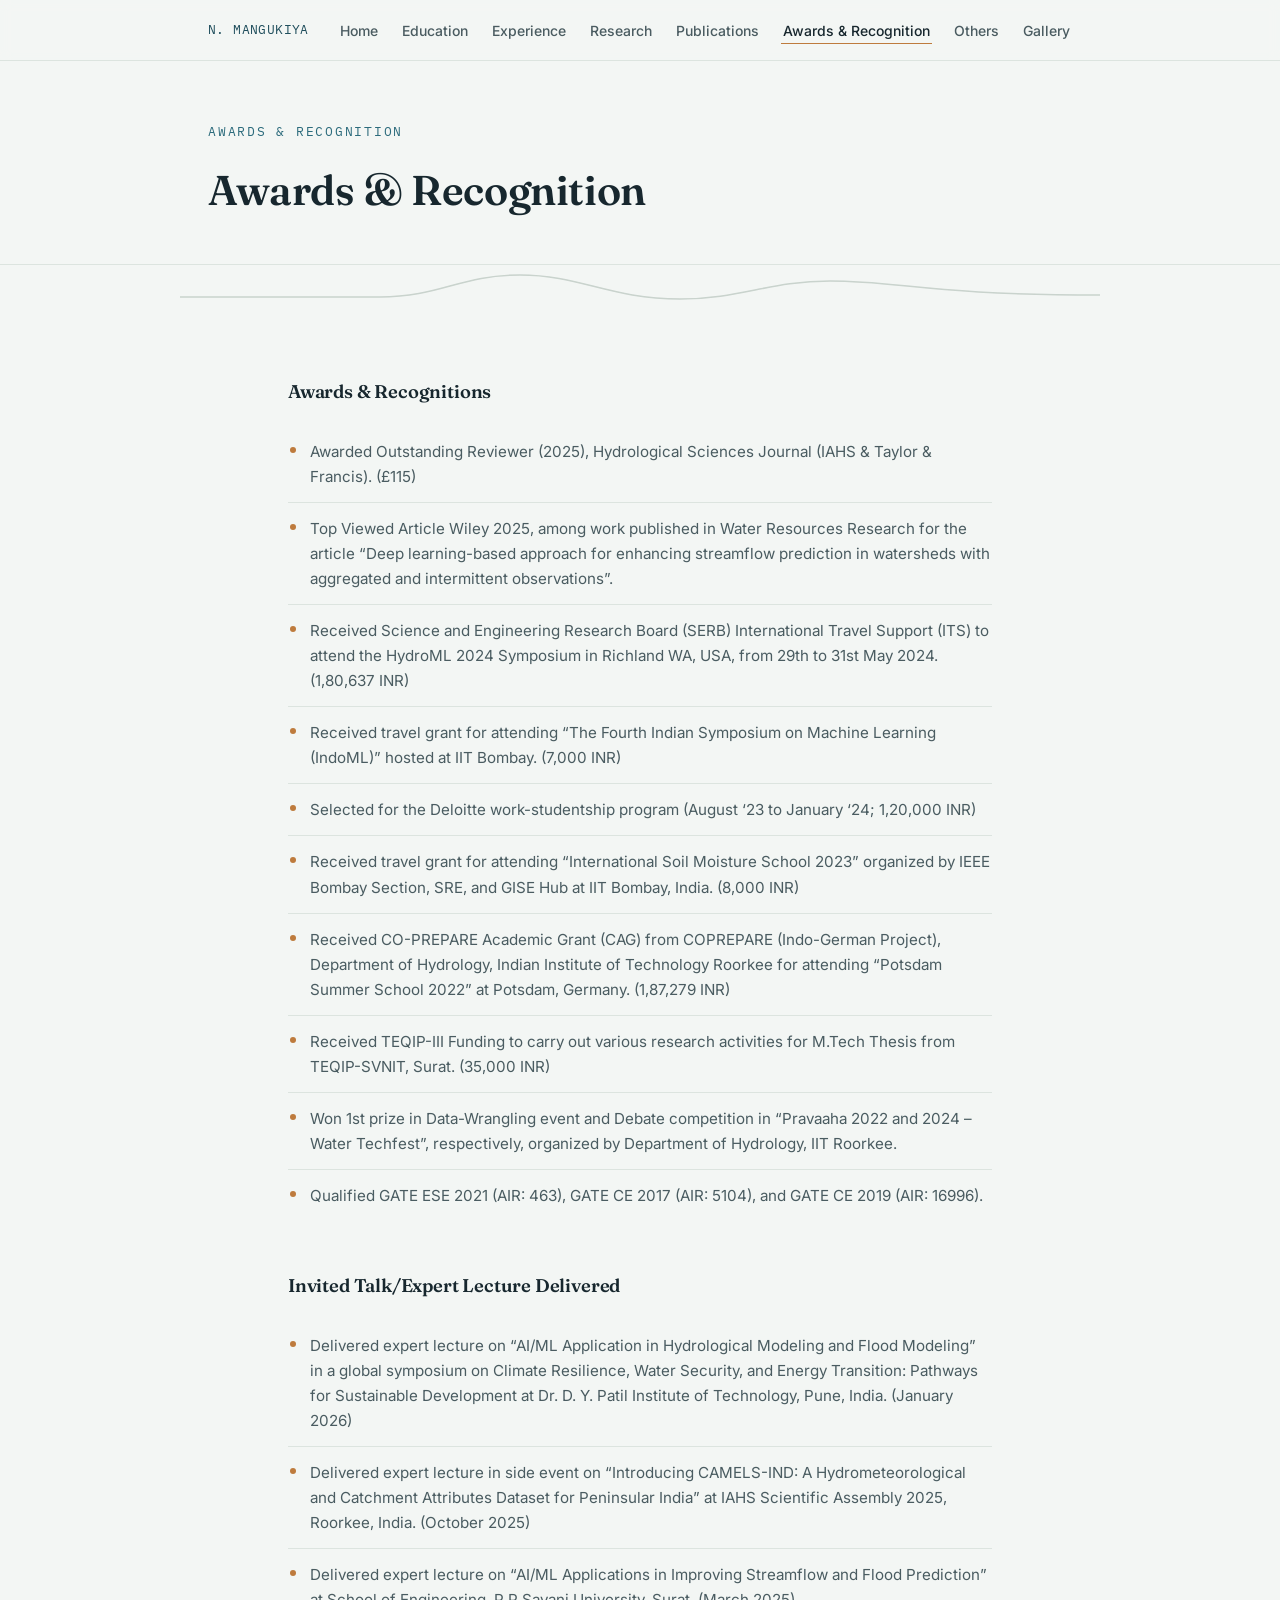
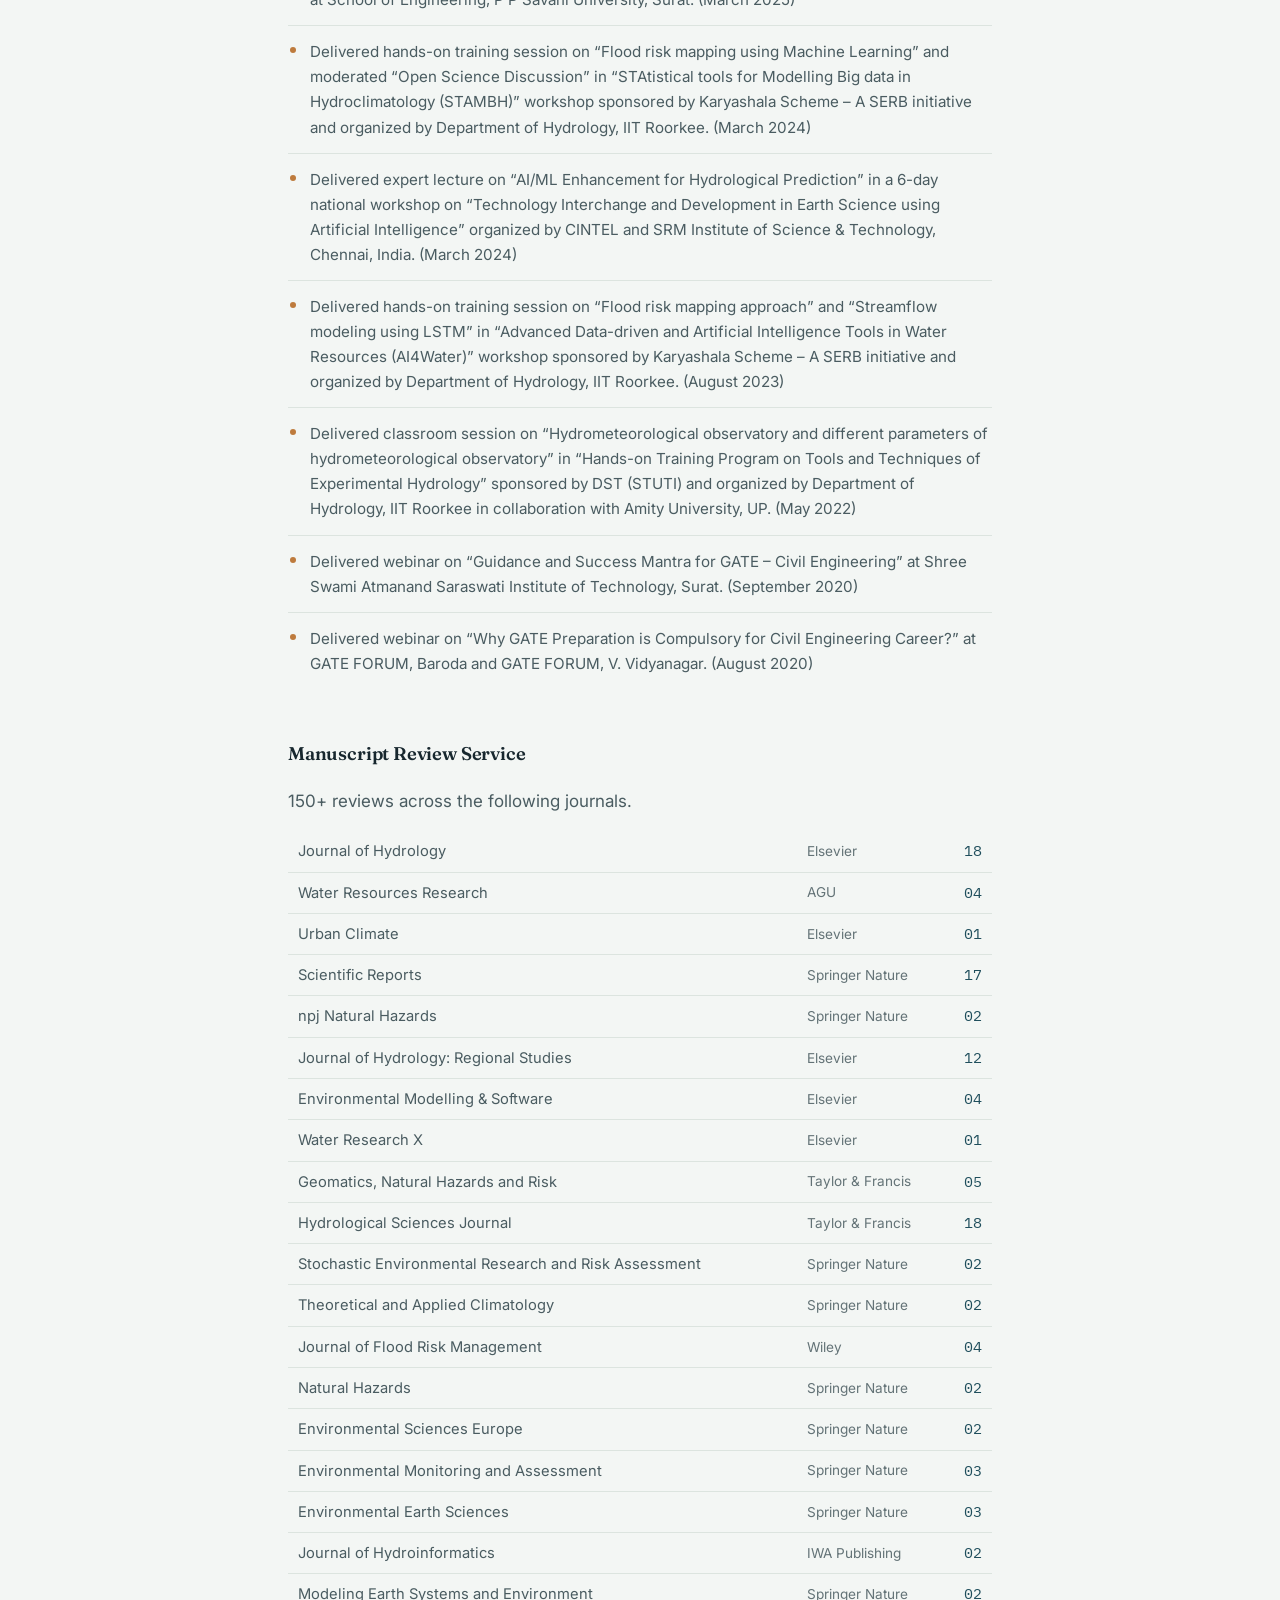
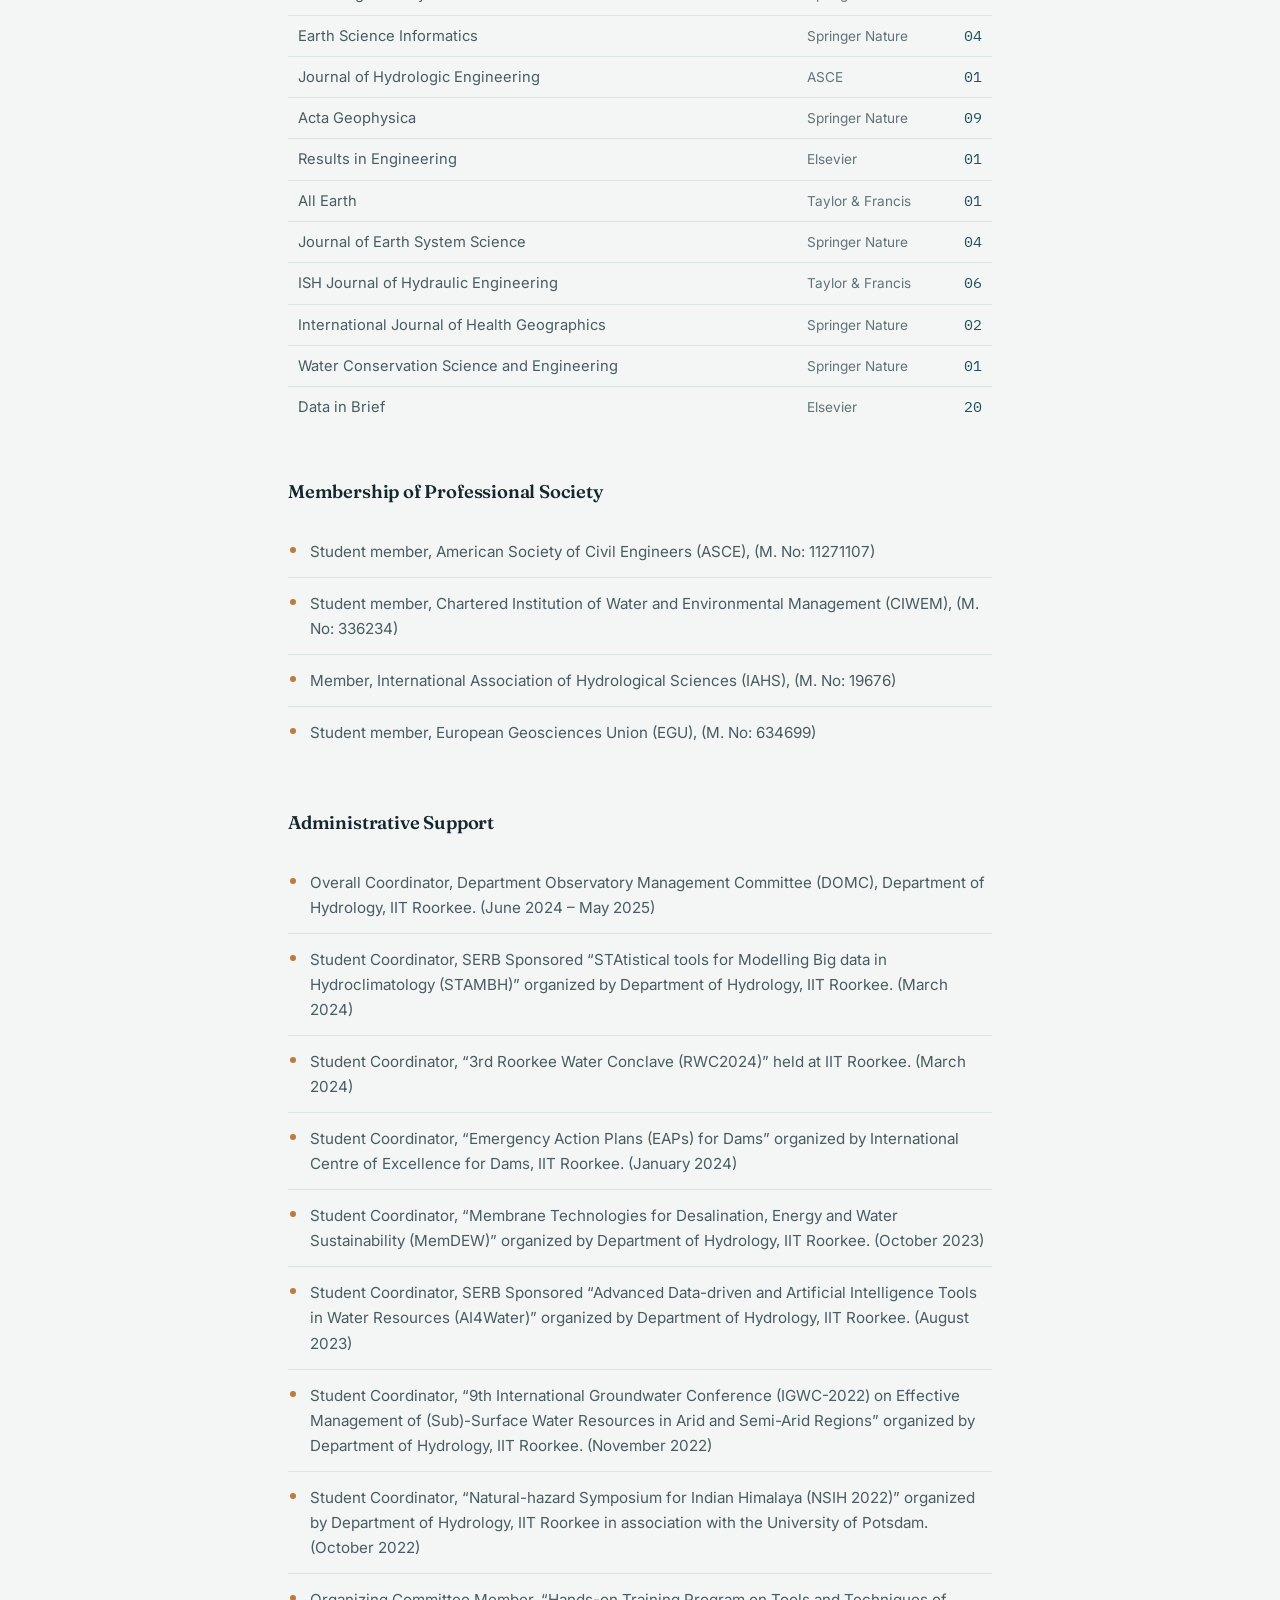
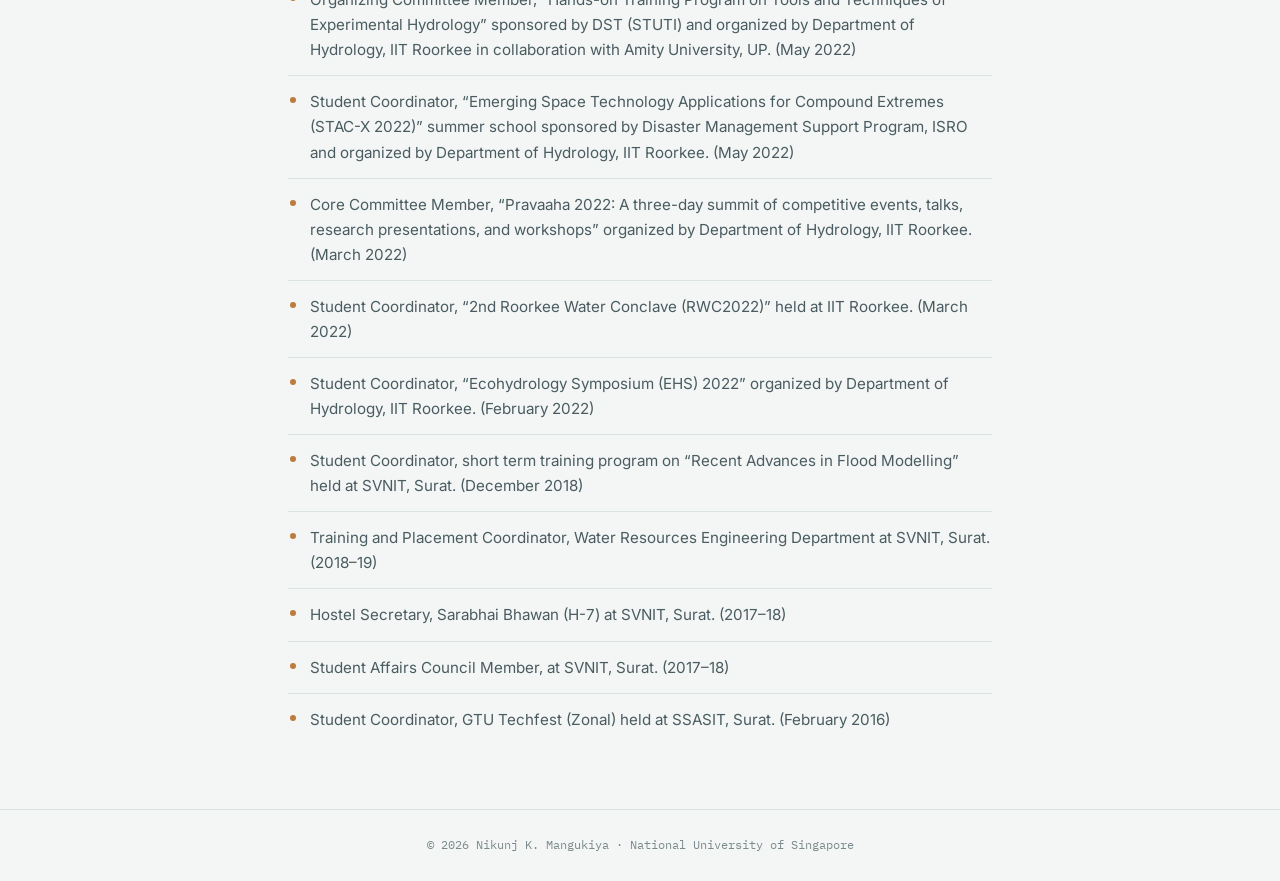
==== commit f7171be1: "Add files via upload" ====
--- a/awards.html
+++ b/awards.html
@@ -66,19 +66,6 @@
       <li>Delivered classroom session on &ldquo;Hydrometeorological observatory and different parameters of hydrometeorological observatory&rdquo; in &ldquo;Hands-on Training Program on Tools and Techniques of Experimental Hydrology&rdquo; sponsored by DST (STUTI) and organized by Department of Hydrology, IIT Roorkee in collaboration with Amity University, UP. (May 2022)</li>
       <li>Delivered webinar on &ldquo;Guidance and Success Mantra for GATE &ndash; Civil Engineering&rdquo; at Shree Swami Atmanand Saraswati Institute of Technology, Surat. (September 2020)</li>
       <li>Delivered webinar on &ldquo;Why GATE Preparation is Compulsory for Civil Engineering Career?&rdquo; at GATE FORUM, Baroda and GATE FORUM, V. Vidyanagar. (August 2020)</li>
-    </ul>
-
-    <h3 class="sub-title">Computer Skills/Software Known</h3>
-    <ul class="award-list">
-      <li>Knowledge of Python, R, and MATLAB programming language</li>
-      <li>Software knowledge for Water Resources Engineering:
-        <ul class="sub-list">
-          <li><strong style="color:var(--ink);">Proficiency:</strong> MIKE Hydro River, MIKE Flood, MIKE 11, MIKE 21, HEC-RAS</li>
-          <li><strong style="color:var(--ink);">Preliminary knowledge:</strong> ArcGIS, QGIS, RIBASIM, SewerGEMS, WaterGEMS, StormCAD, EPANET, Loop, LINGO, LiPs</li>
-        </ul>
-      </li>
-      <li>Preliminary knowledge of Google Earth Engine</li>
-      <li>Knowledge of Computer tools like Word, Excel, PowerPoint and Internet Abilities</li>
     </ul>
 
     <h3 class="sub-title">Manuscript Review Service</h3>
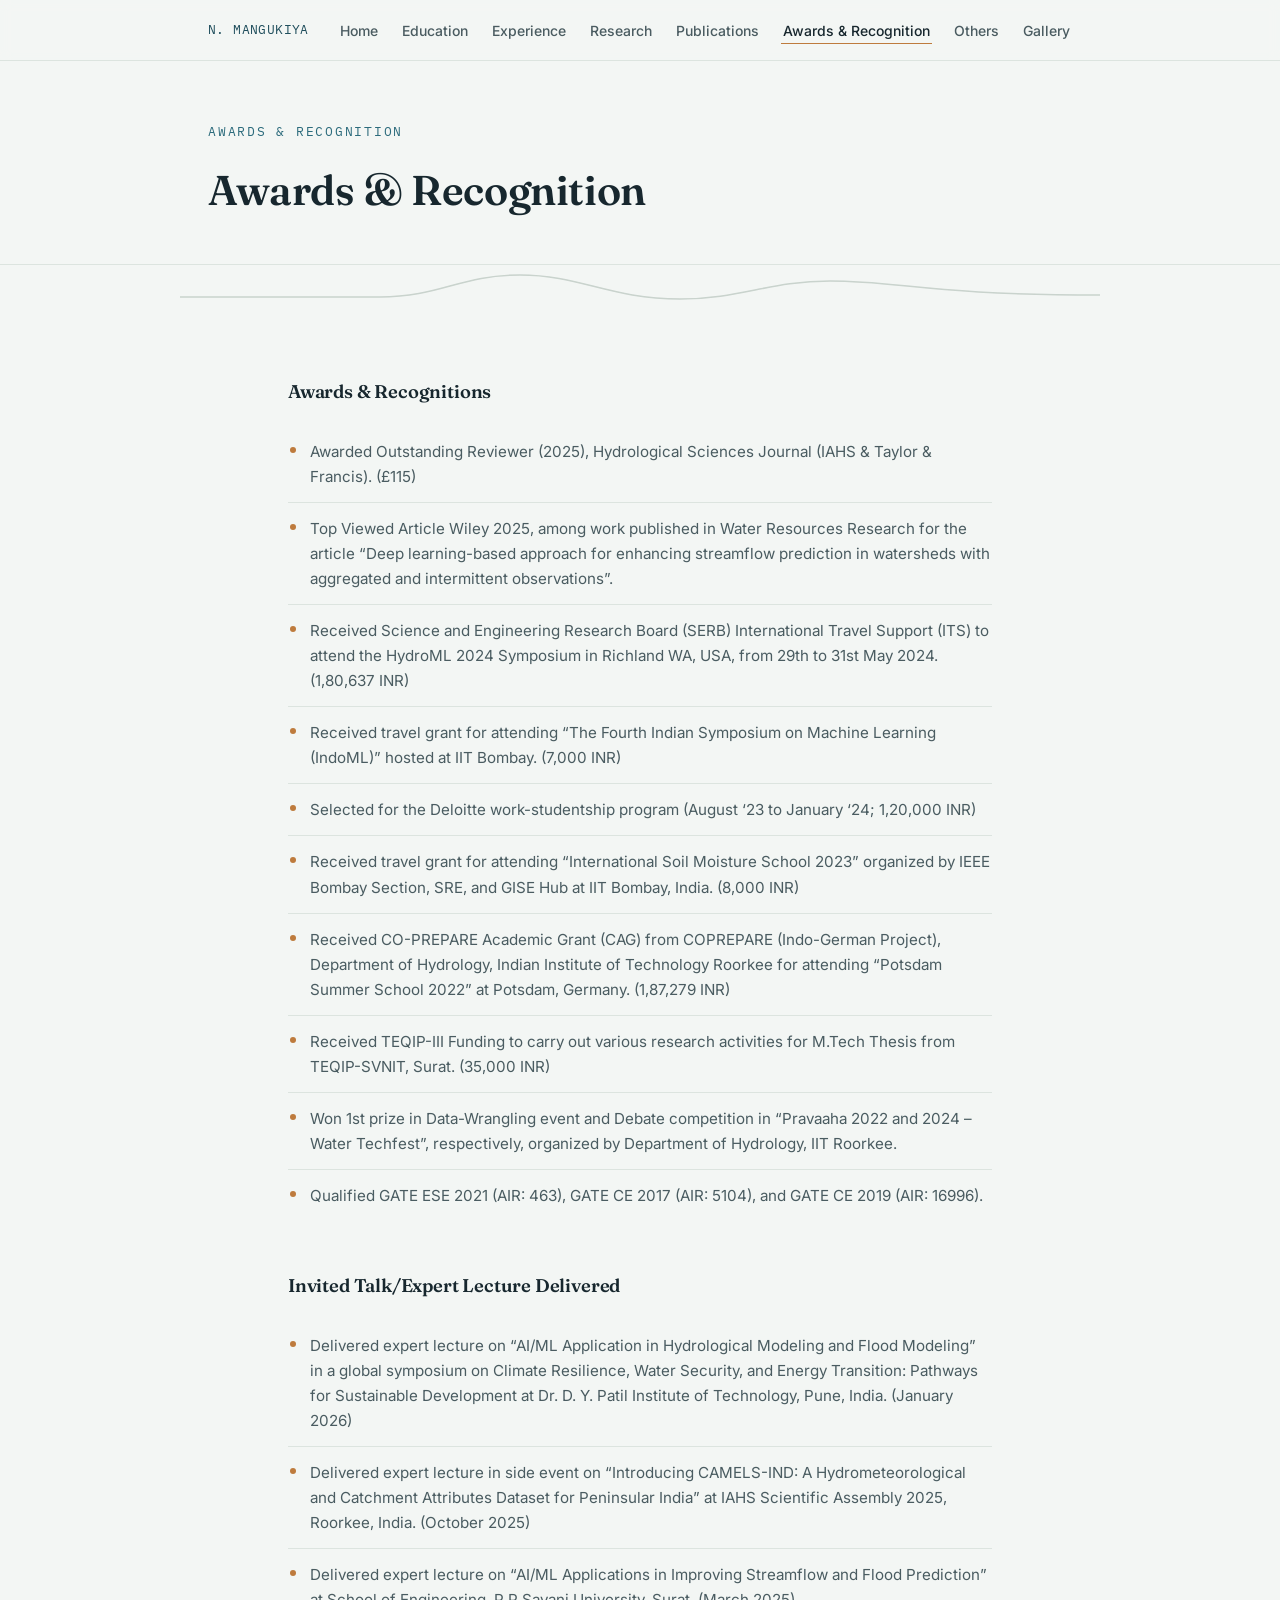
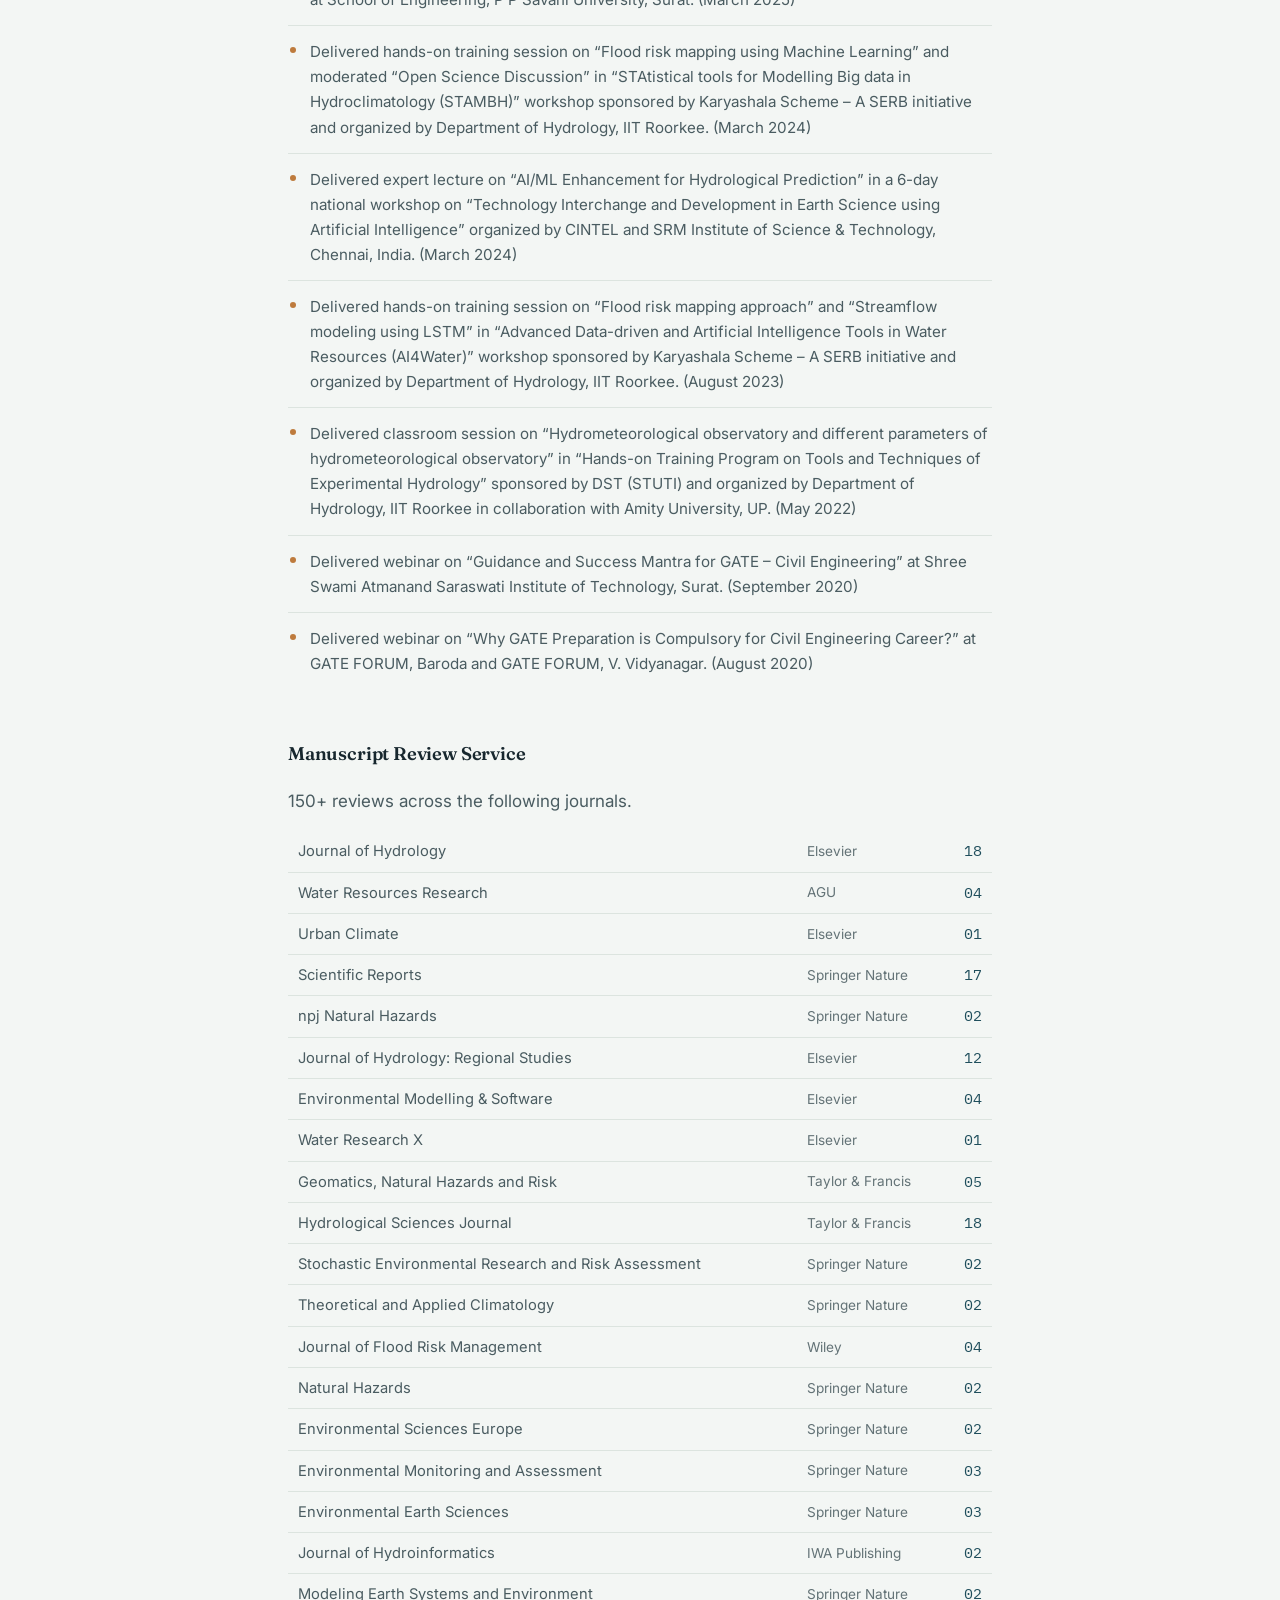
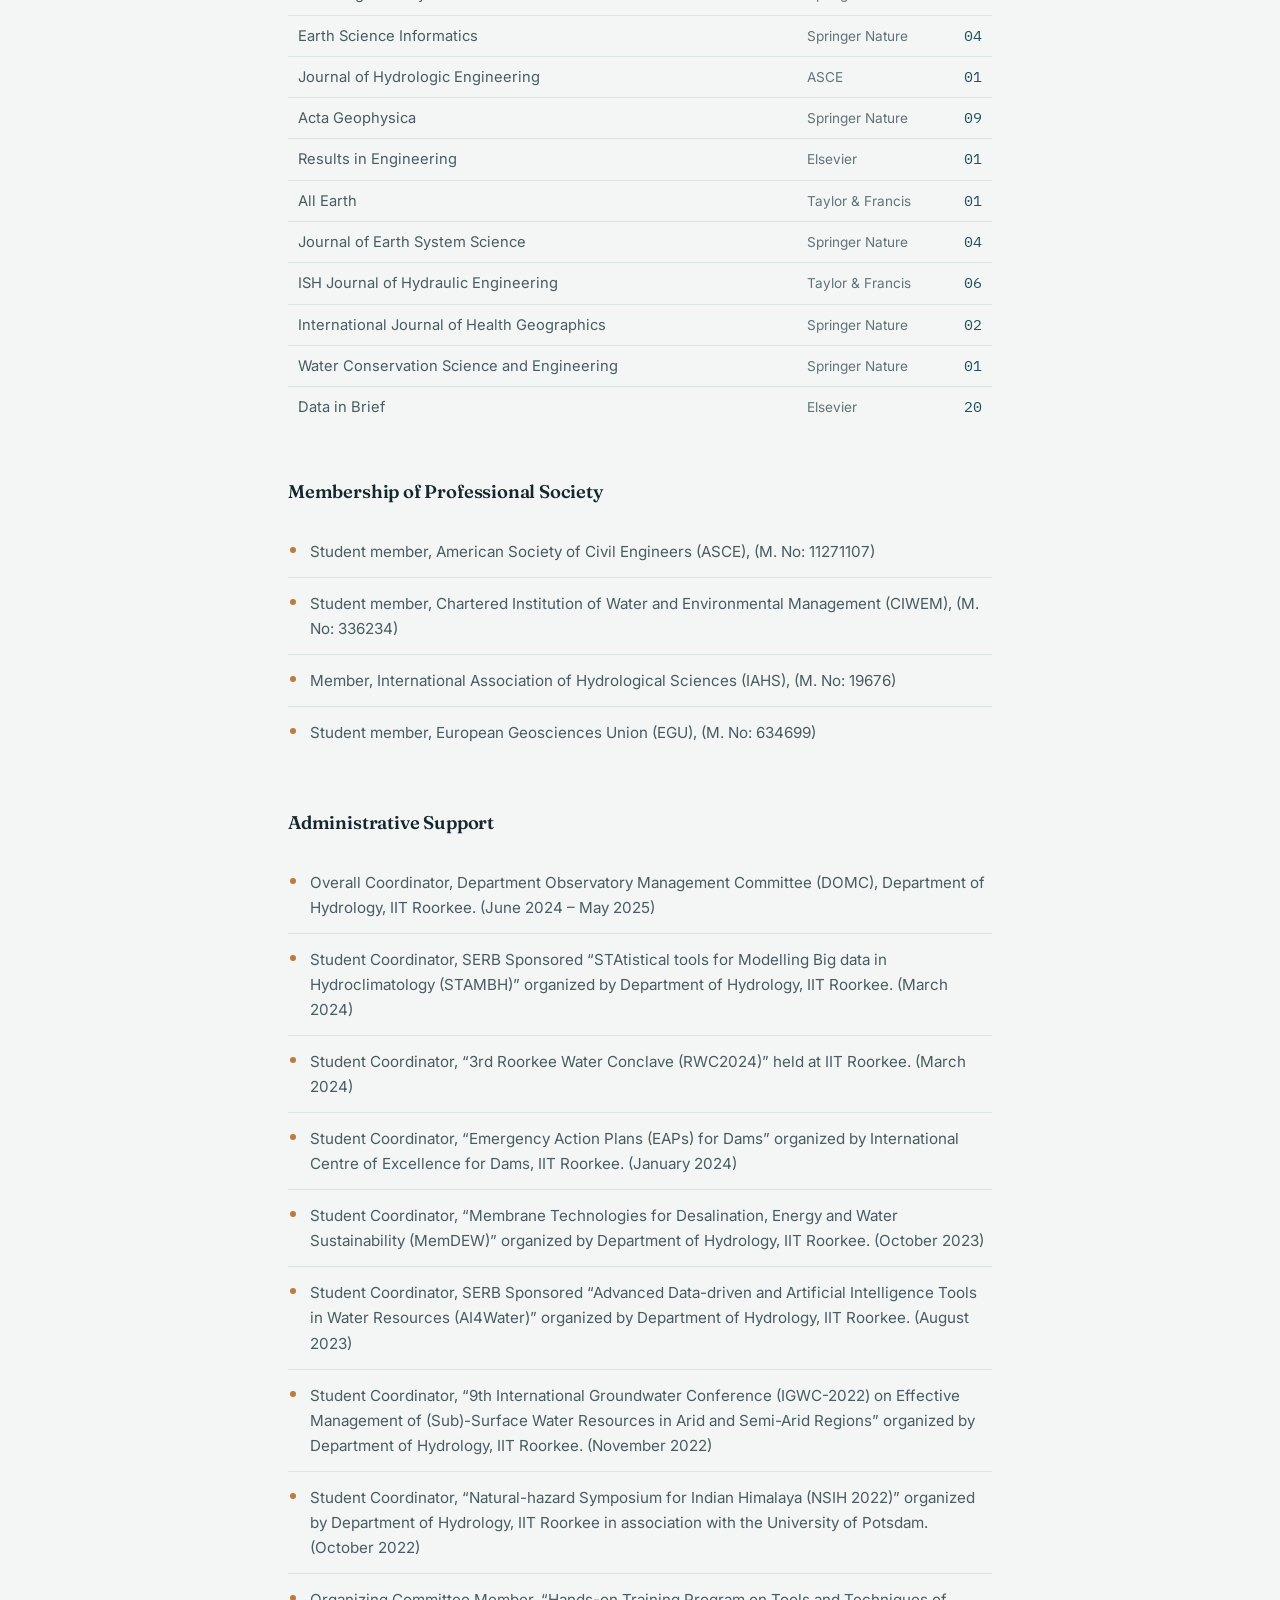
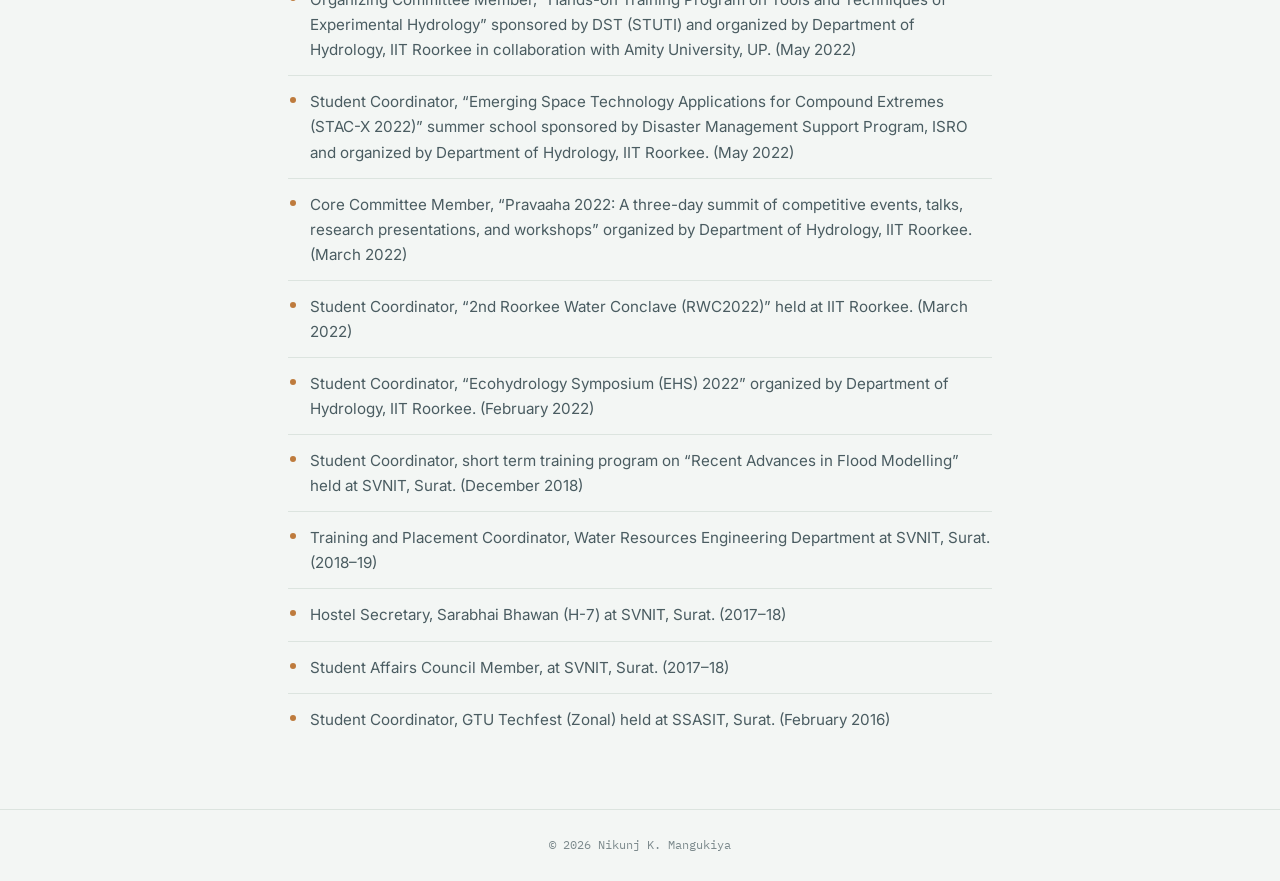
==== commit 4ea74caa: "Add files via upload" ====
--- a/awards.html
+++ b/awards.html
@@ -134,7 +134,7 @@
   </div>
 </section>
 <footer class="site-footer">
-  <div class="wrap-wide copyright">&copy; <span id="year"></span> Nikunj K. Mangukiya &middot; National University of Singapore</div>
+  <div class="wrap-wide copyright">&copy; <span id="year"></span> Nikunj K. Mangukiya</div>
 </footer>
 <script>document.getElementById('year').textContent = new Date().getFullYear();</script>
 </body>
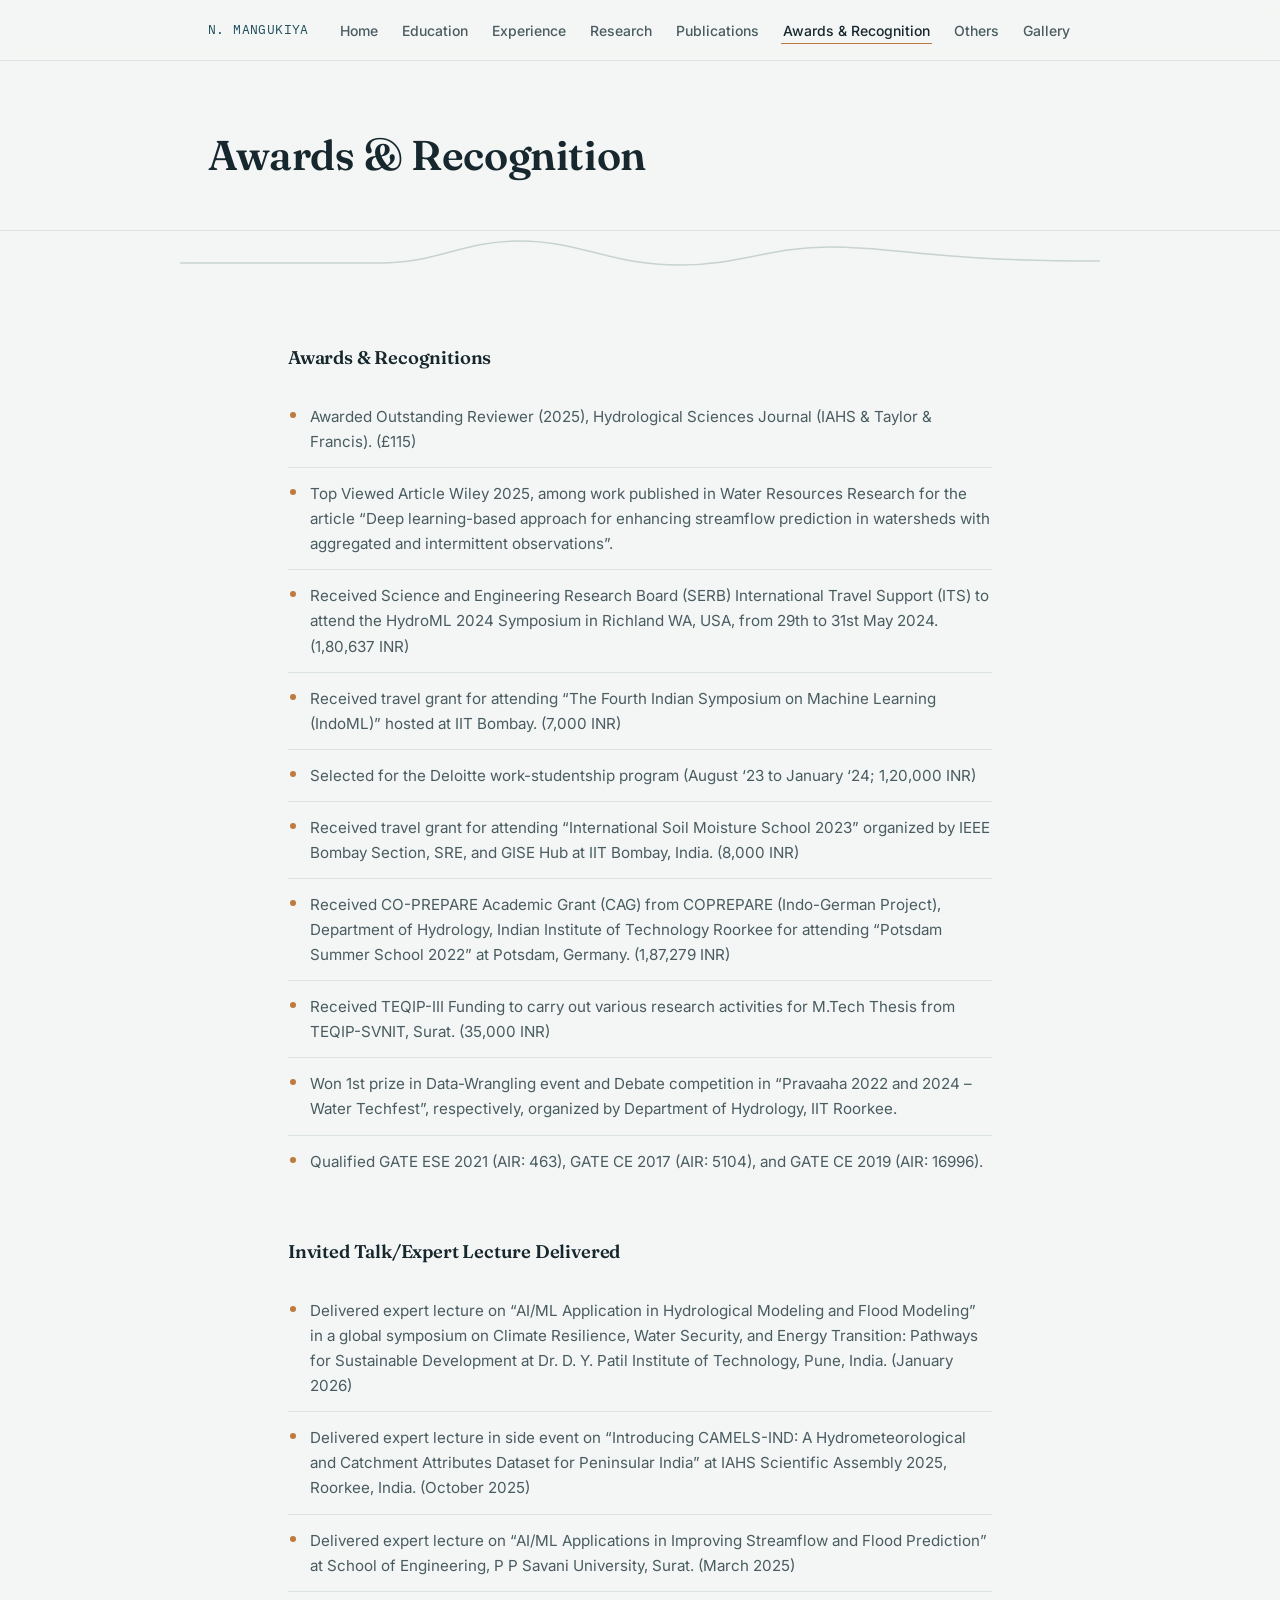
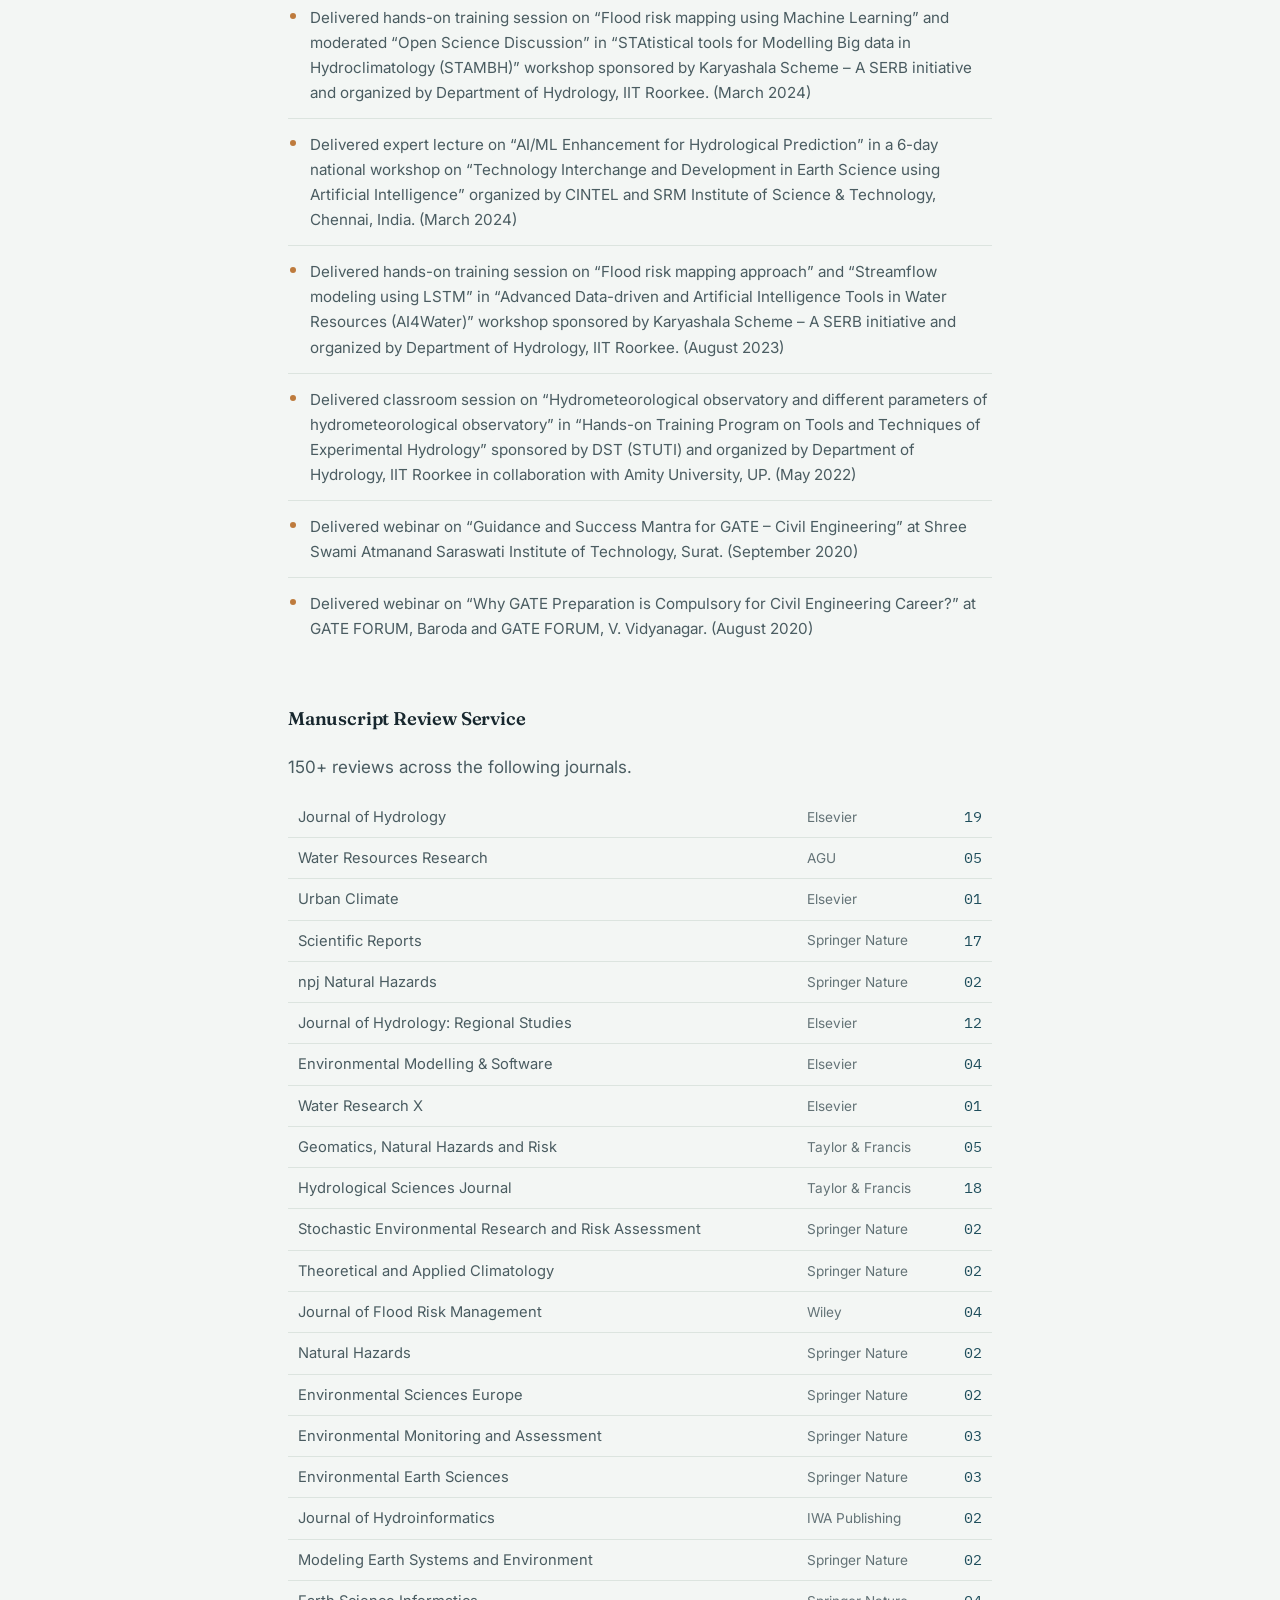
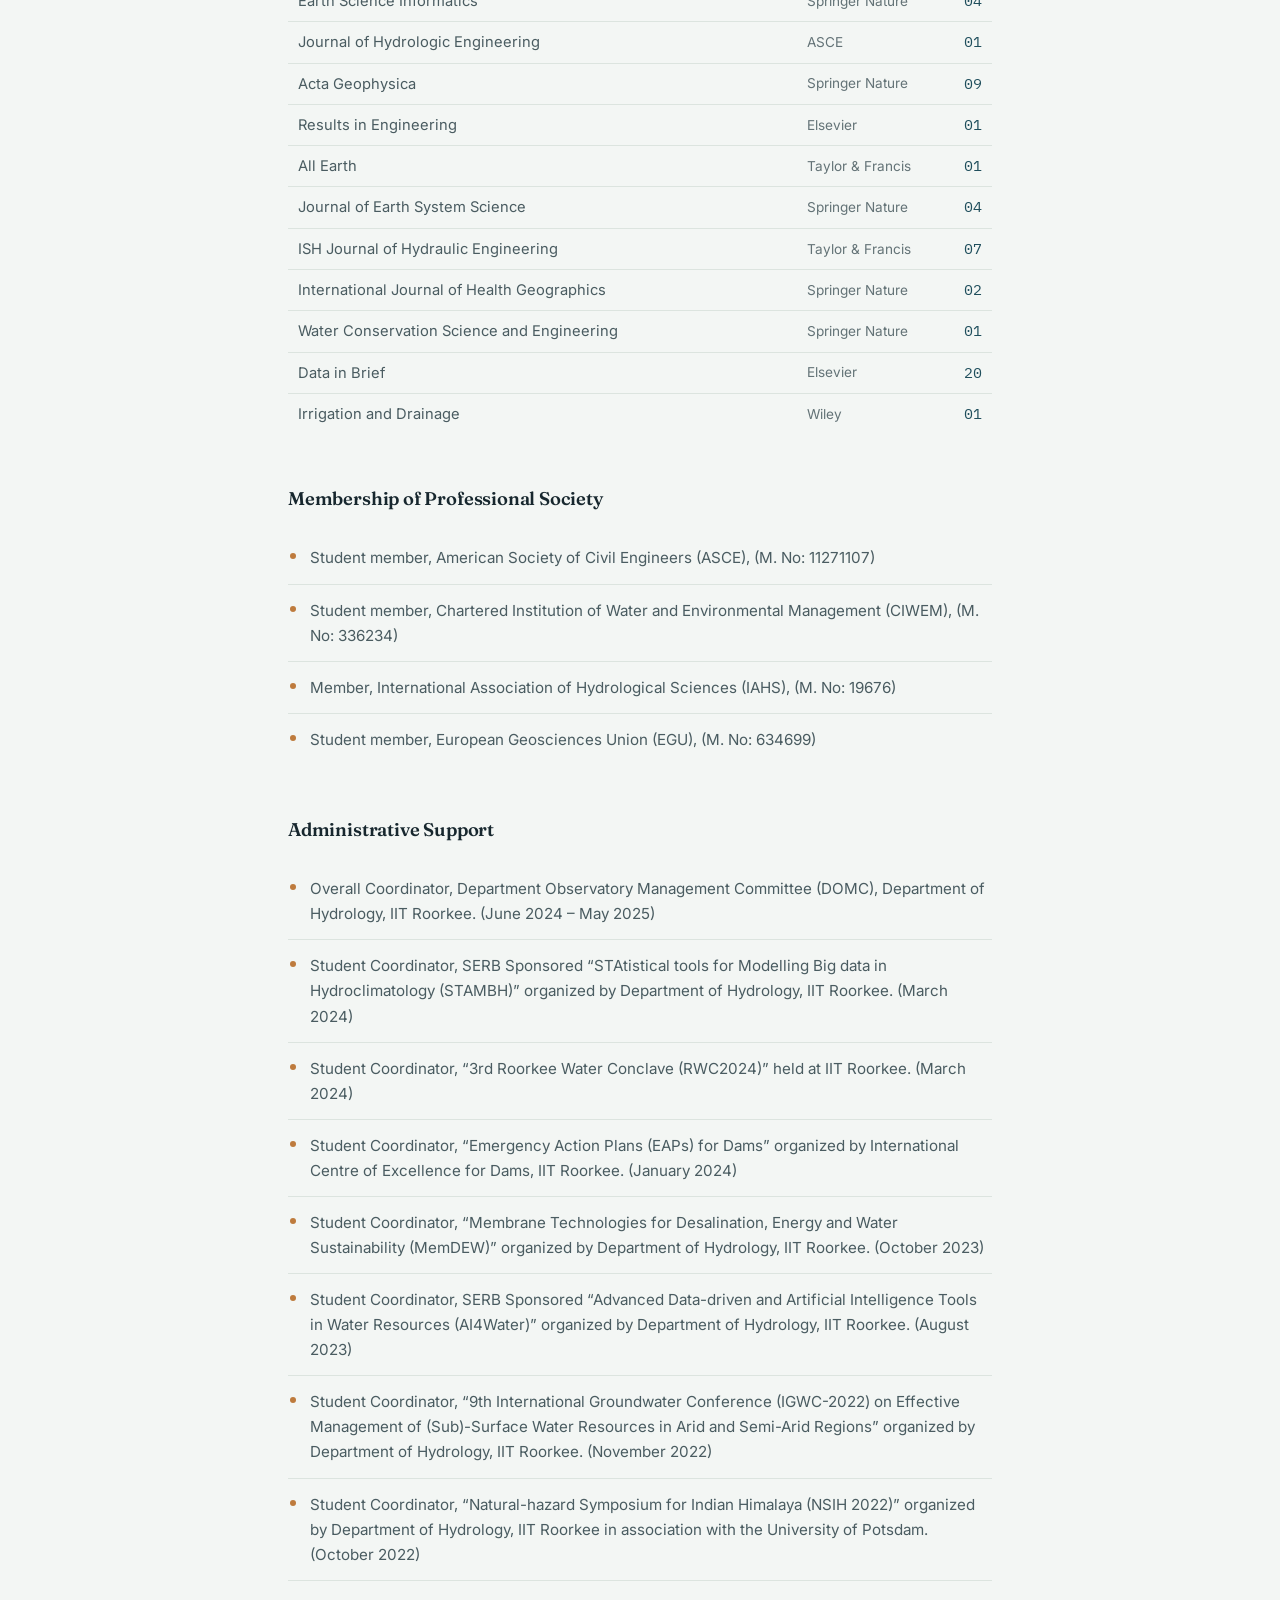
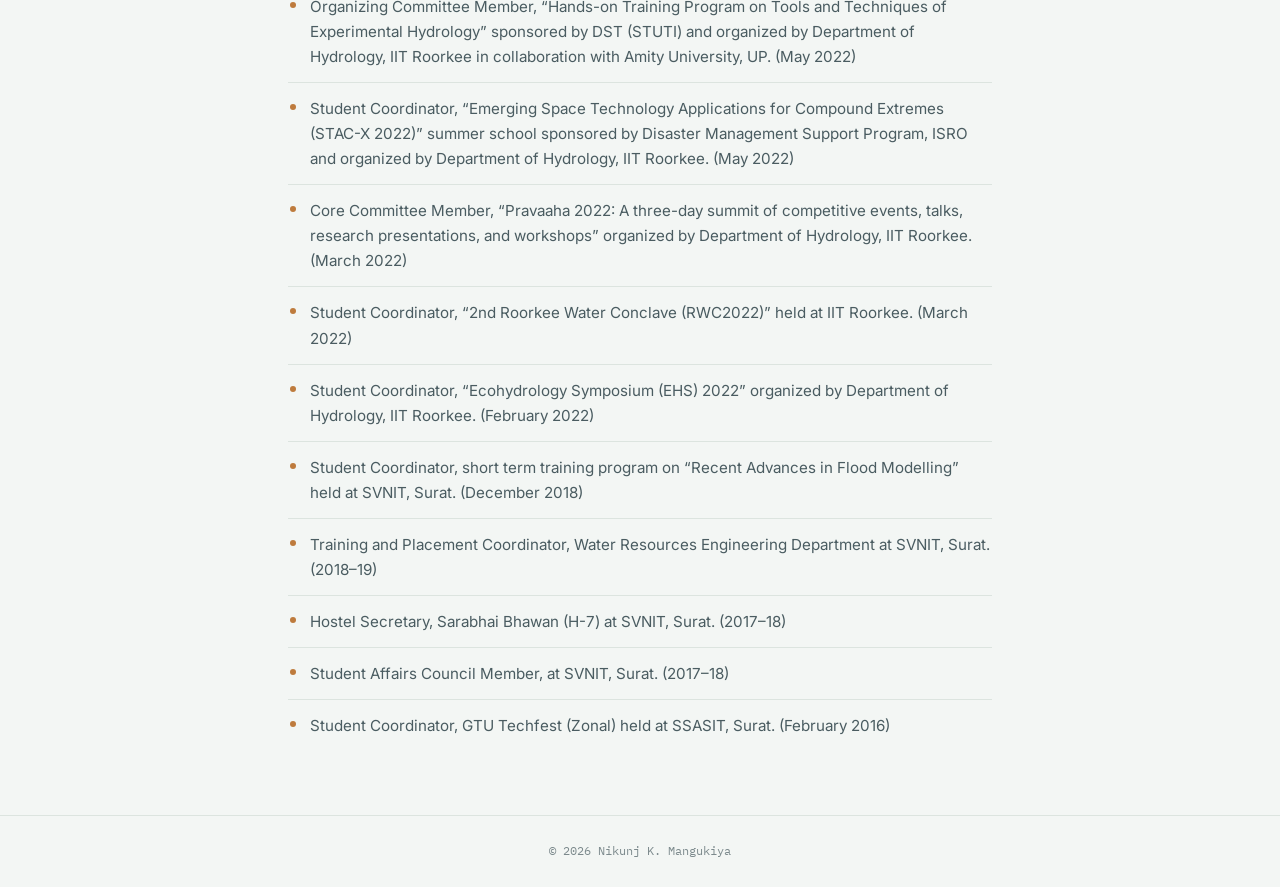
==== commit ac4476ca: "Add files via upload" ====
--- a/awards.html
+++ b/awards.html
@@ -29,7 +29,6 @@
 </nav>
 <header class="page-head">
   <div class="wrap-wide">
-    <span class="eyebrow">Awards &amp; Recognition</span>
     <h1>Awards &amp; Recognition</h1>
   </div>
 </header>
@@ -71,8 +70,8 @@
     <h3 class="sub-title">Manuscript Review Service</h3>
     <p style="color:var(--ink-soft);">150+ reviews across the following journals.</p>
     <table class="rtable">
-      <tr><td>Journal of Hydrology</td><td class="pub-col">Elsevier</td><td>18</td></tr>
-      <tr><td>Water Resources Research</td><td class="pub-col">AGU</td><td>04</td></tr>
+      <tr><td>Journal of Hydrology</td><td class="pub-col">Elsevier</td><td>19</td></tr>
+      <tr><td>Water Resources Research</td><td class="pub-col">AGU</td><td>05</td></tr>
       <tr><td>Urban Climate</td><td class="pub-col">Elsevier</td><td>01</td></tr>
       <tr><td>Scientific Reports</td><td class="pub-col">Springer Nature</td><td>17</td></tr>
       <tr><td>npj Natural Hazards</td><td class="pub-col">Springer Nature</td><td>02</td></tr>
@@ -96,10 +95,11 @@
       <tr><td>Results in Engineering</td><td class="pub-col">Elsevier</td><td>01</td></tr>
       <tr><td>All Earth</td><td class="pub-col">Taylor &amp; Francis</td><td>01</td></tr>
       <tr><td>Journal of Earth System Science</td><td class="pub-col">Springer Nature</td><td>04</td></tr>
-      <tr><td>ISH Journal of Hydraulic Engineering</td><td class="pub-col">Taylor &amp; Francis</td><td>06</td></tr>
+      <tr><td>ISH Journal of Hydraulic Engineering</td><td class="pub-col">Taylor &amp; Francis</td><td>07</td></tr>
       <tr><td>International Journal of Health Geographics</td><td class="pub-col">Springer Nature</td><td>02</td></tr>
       <tr><td>Water Conservation Science and Engineering</td><td class="pub-col">Springer Nature</td><td>01</td></tr>
       <tr><td>Data in Brief</td><td class="pub-col">Elsevier</td><td>20</td></tr>
+      <tr><td>Irrigation and Drainage</td><td class="pub-col">Wiley</td><td>01</td></tr>
     </table>
 
     <h3 class="sub-title">Membership of Professional Society</h3>
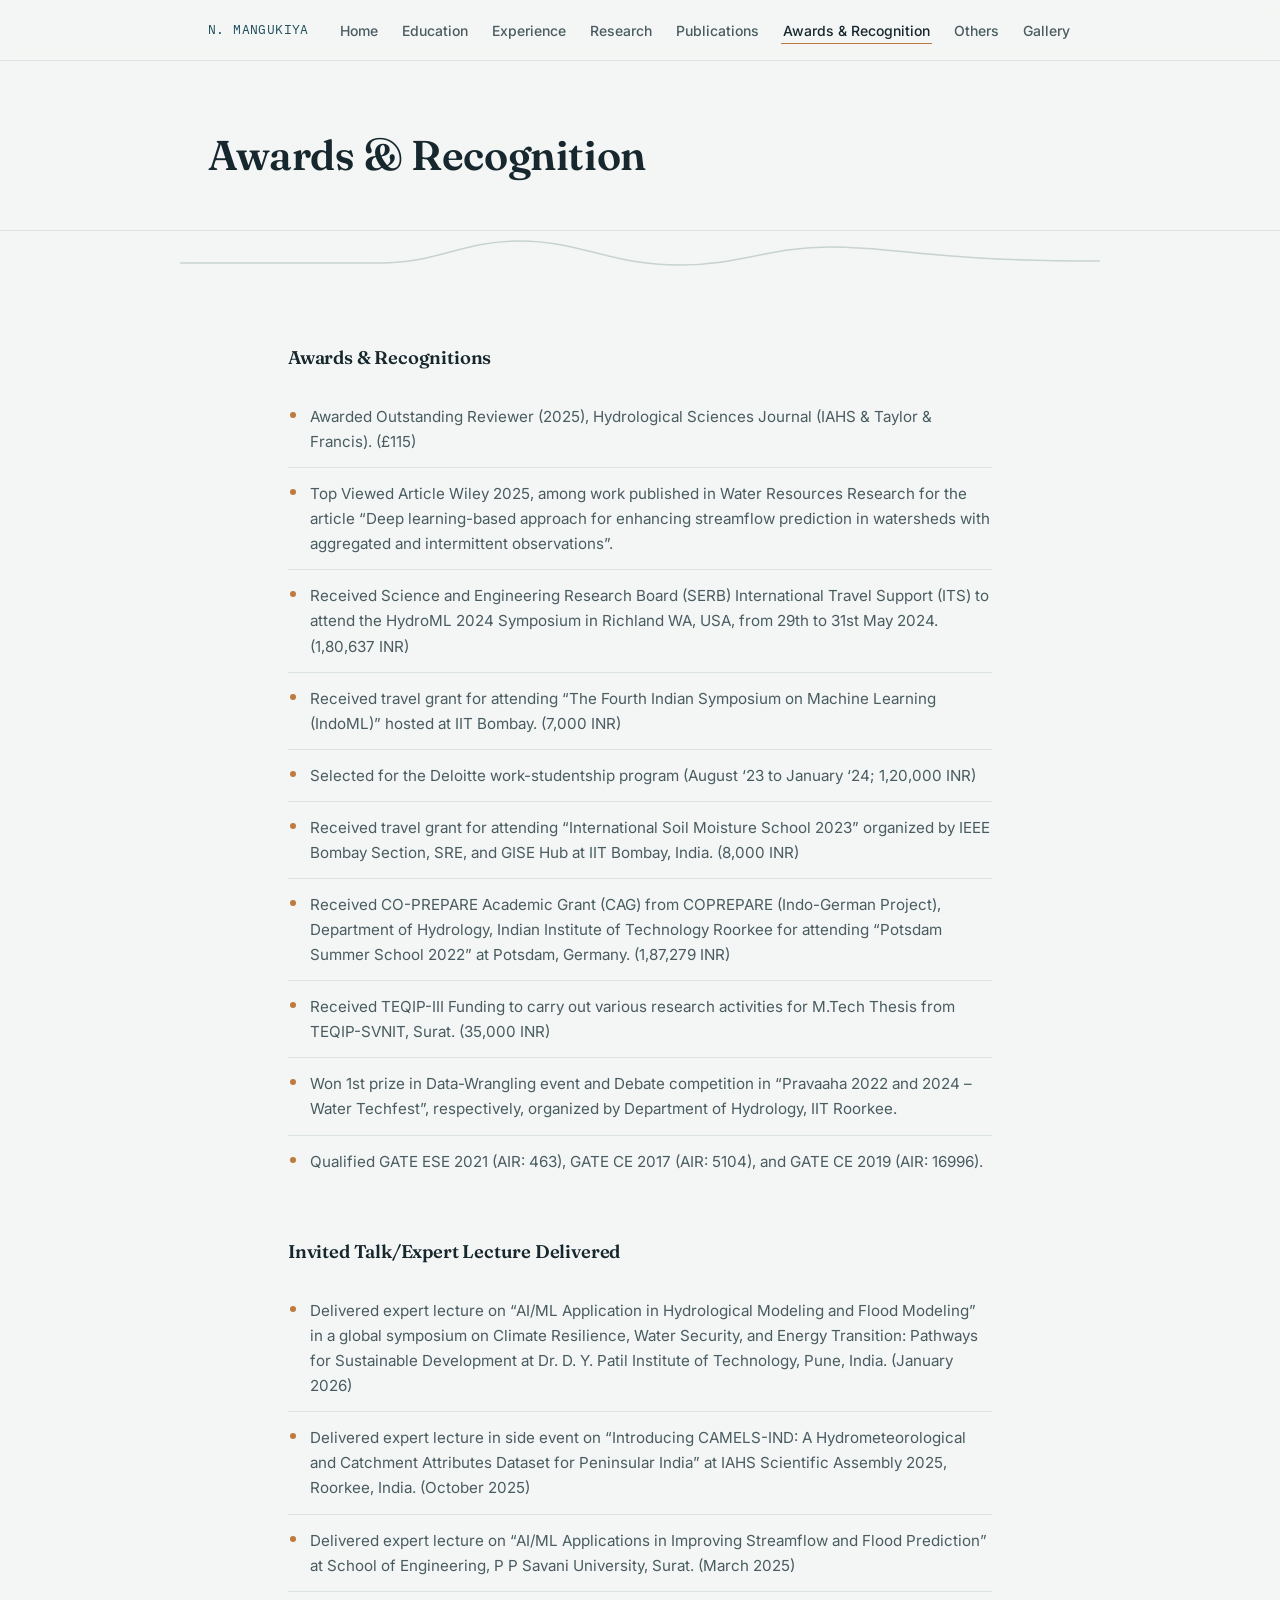
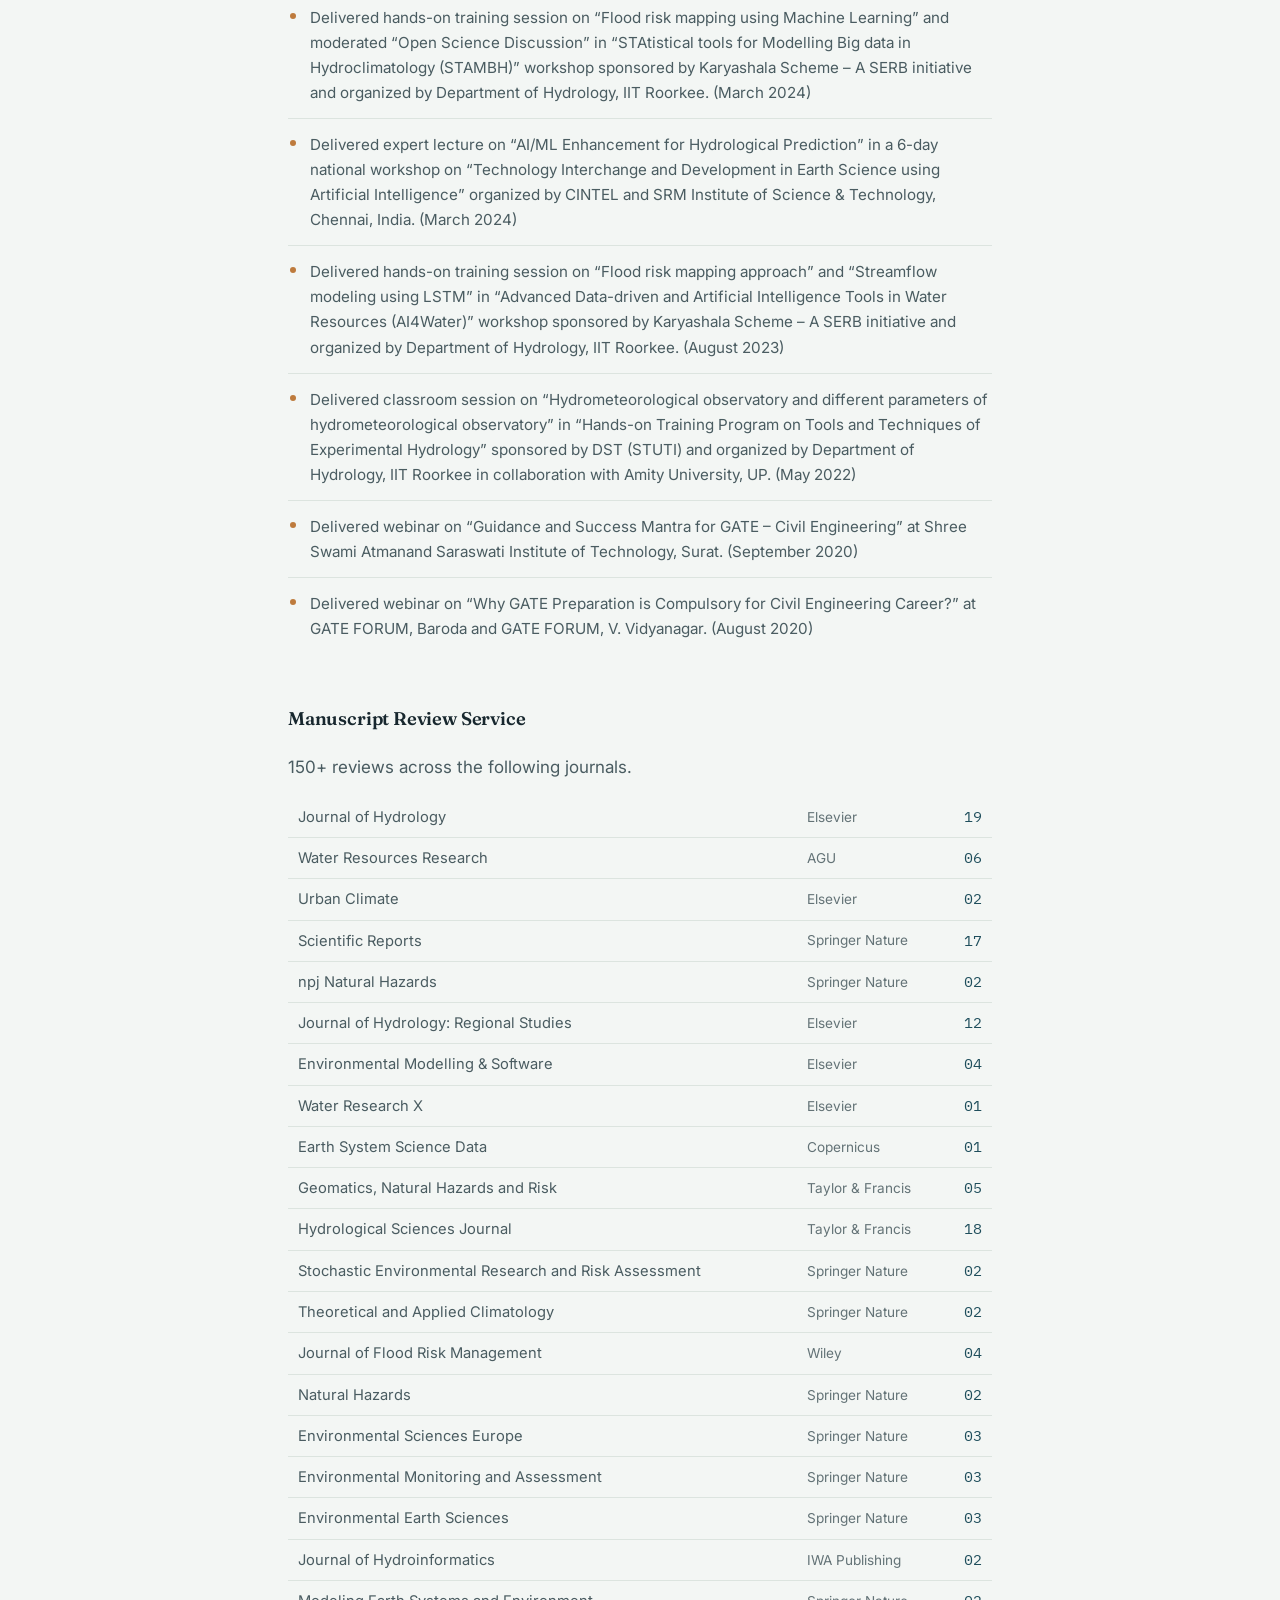
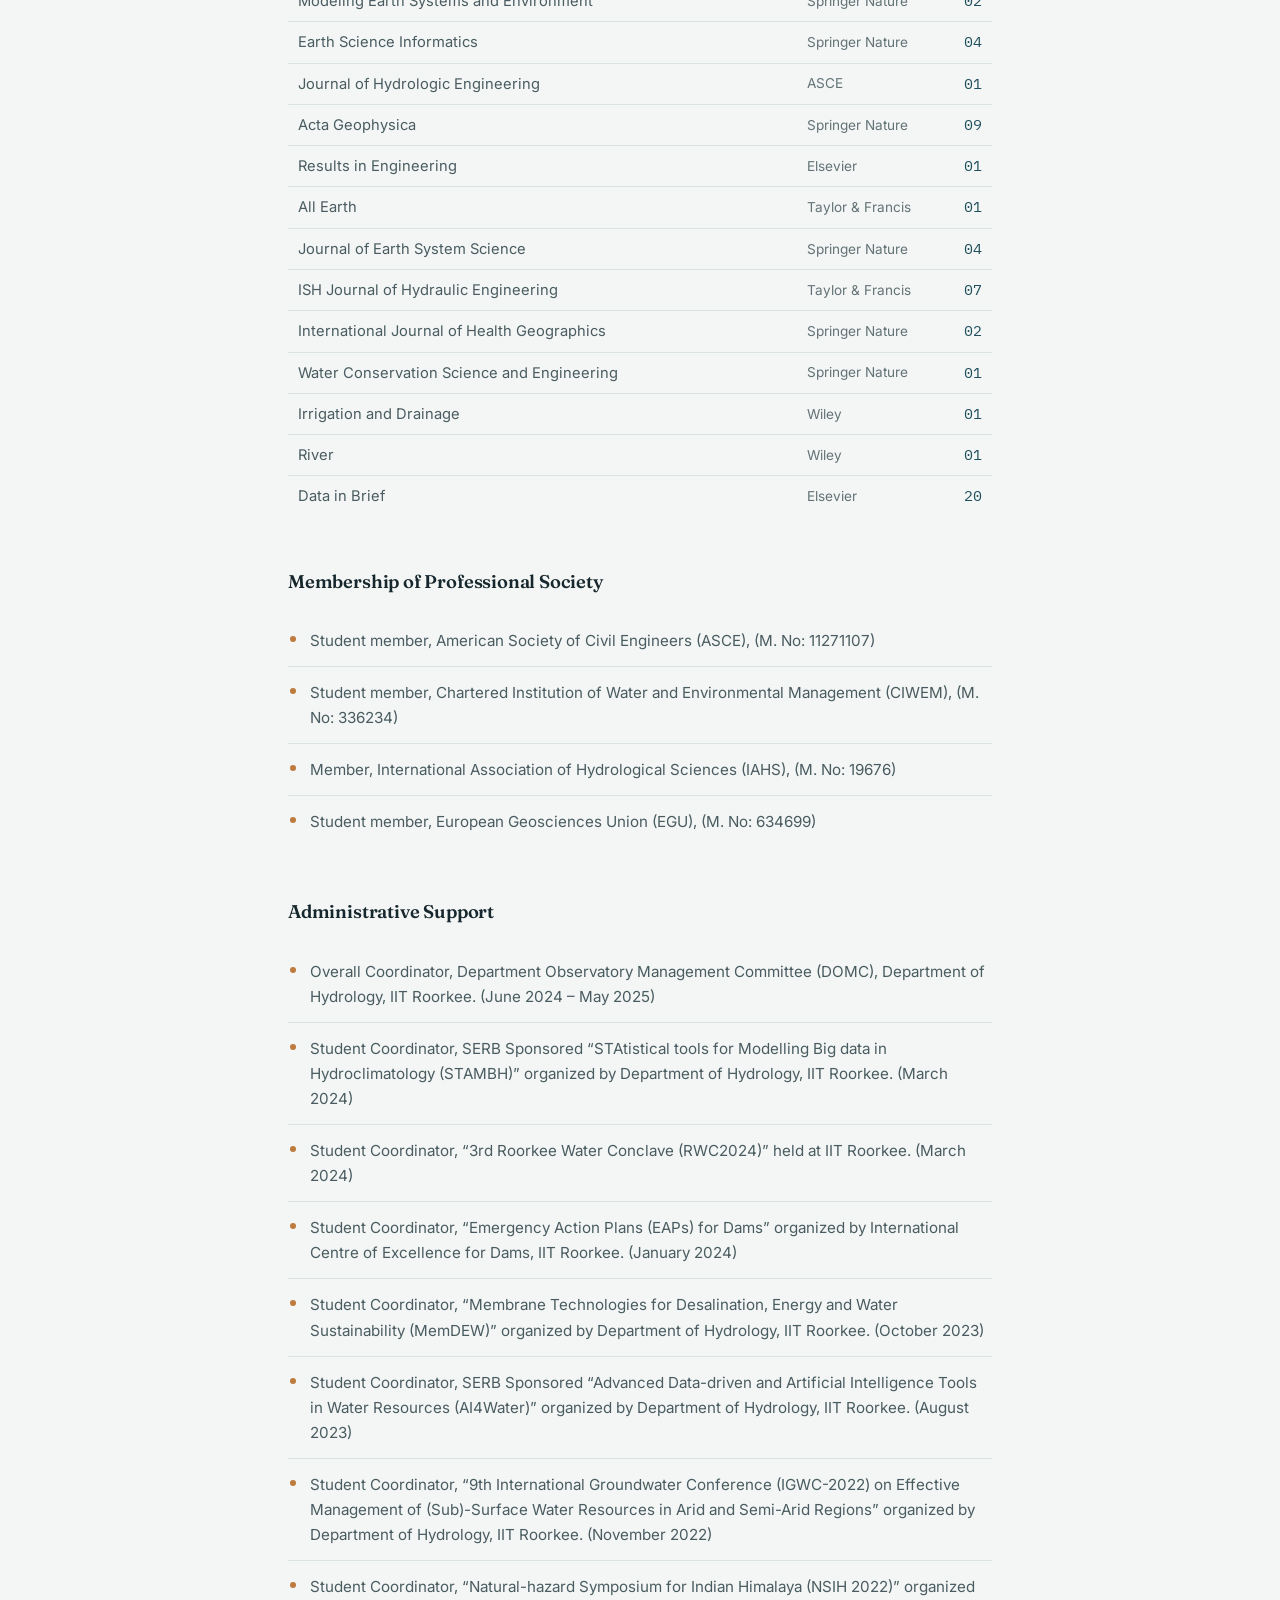
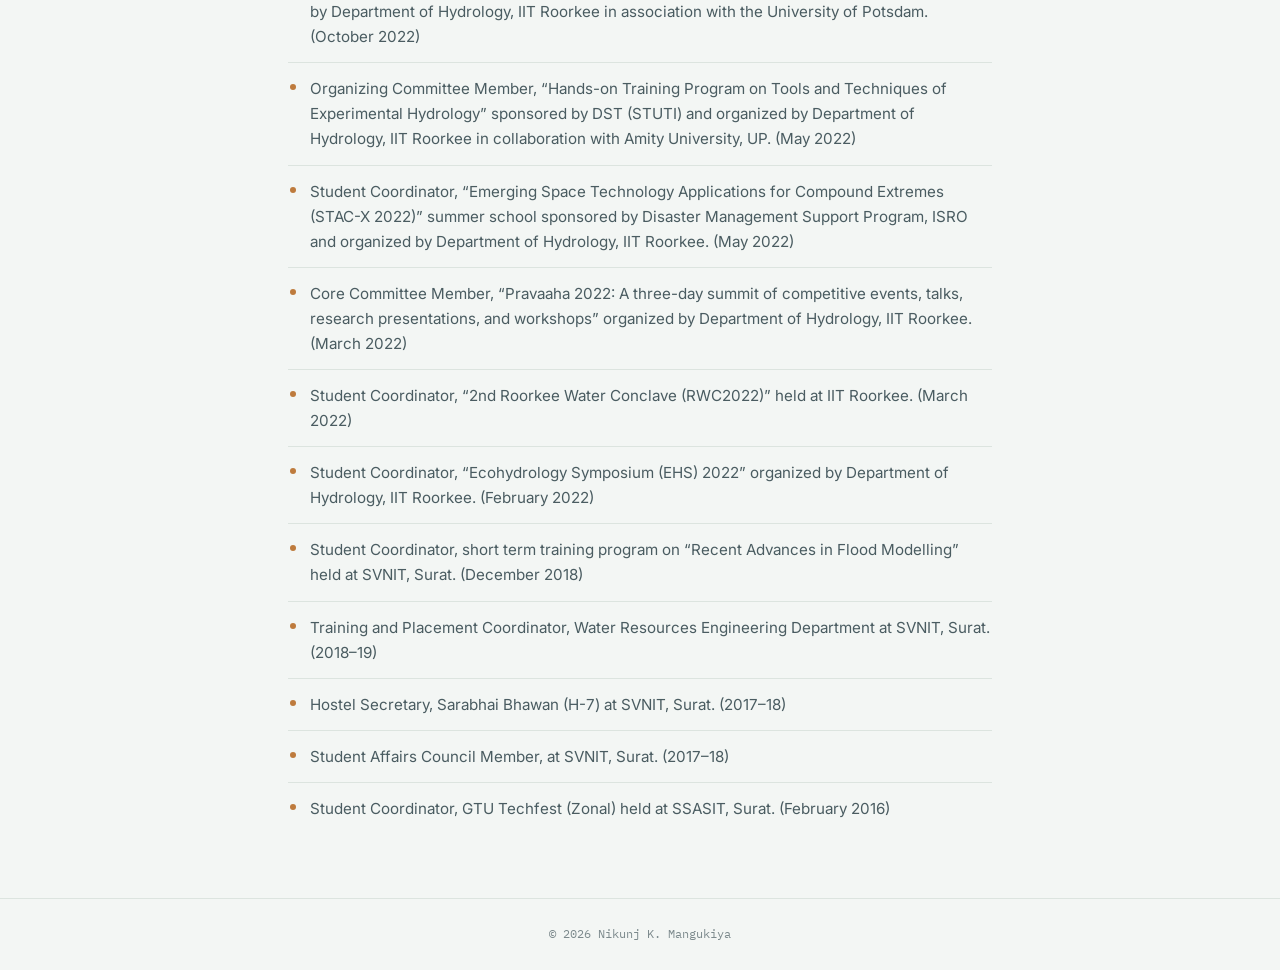
==== commit 548ab110: "Add files via upload" ====
--- a/awards.html
+++ b/awards.html
@@ -3,8 +3,8 @@
 <head>
 <meta charset="UTF-8">
 <meta name="viewport" content="width=device-width, initial-scale=1.0">
-<title>Awards & Service — Nikunj K. Mangukiya</title>
-<meta name="description" content="Awards, invited talks, and reviewer service of Nikunj K. Mangukiya.">
+<title>Awards & Recognition — Nikunj K. Mangukiya</title>
+<meta name="description" content="Awards, recognition, invited talks, and manuscript review service of Nikunj K. Mangukiya.">
 <link rel="preconnect" href="https://fonts.googleapis.com">
 <link rel="preconnect" href="https://fonts.gstatic.com" crossorigin>
 <link href="https://fonts.googleapis.com/css2?family=Fraunces:opsz,wght@9..144,400;9..144,500;9..144,600;9..144,700&family=Inter:wght@400;500;600&family=IBM+Plex+Mono:wght@400;500&display=swap" rel="stylesheet">
@@ -71,20 +71,21 @@
     <p style="color:var(--ink-soft);">150+ reviews across the following journals.</p>
     <table class="rtable">
       <tr><td>Journal of Hydrology</td><td class="pub-col">Elsevier</td><td>19</td></tr>
-      <tr><td>Water Resources Research</td><td class="pub-col">AGU</td><td>05</td></tr>
-      <tr><td>Urban Climate</td><td class="pub-col">Elsevier</td><td>01</td></tr>
+      <tr><td>Water Resources Research</td><td class="pub-col">AGU</td><td>06</td></tr>
+      <tr><td>Urban Climate</td><td class="pub-col">Elsevier</td><td>02</td></tr>
       <tr><td>Scientific Reports</td><td class="pub-col">Springer Nature</td><td>17</td></tr>
       <tr><td>npj Natural Hazards</td><td class="pub-col">Springer Nature</td><td>02</td></tr>
       <tr><td>Journal of Hydrology: Regional Studies</td><td class="pub-col">Elsevier</td><td>12</td></tr>
       <tr><td>Environmental Modelling &amp; Software</td><td class="pub-col">Elsevier</td><td>04</td></tr>
       <tr><td>Water Research X</td><td class="pub-col">Elsevier</td><td>01</td></tr>
+      <tr><td>Earth System Science Data</td><td class="pub-col">Copernicus</td><td>01</td></tr>
       <tr><td>Geomatics, Natural Hazards and Risk</td><td class="pub-col">Taylor &amp; Francis</td><td>05</td></tr>
       <tr><td>Hydrological Sciences Journal</td><td class="pub-col">Taylor &amp; Francis</td><td>18</td></tr>
       <tr><td>Stochastic Environmental Research and Risk Assessment</td><td class="pub-col">Springer Nature</td><td>02</td></tr>
       <tr><td>Theoretical and Applied Climatology</td><td class="pub-col">Springer Nature</td><td>02</td></tr>
       <tr><td>Journal of Flood Risk Management</td><td class="pub-col">Wiley</td><td>04</td></tr>
       <tr><td>Natural Hazards</td><td class="pub-col">Springer Nature</td><td>02</td></tr>
-      <tr><td>Environmental Sciences Europe</td><td class="pub-col">Springer Nature</td><td>02</td></tr>
+      <tr><td>Environmental Sciences Europe</td><td class="pub-col">Springer Nature</td><td>03</td></tr>
       <tr><td>Environmental Monitoring and Assessment</td><td class="pub-col">Springer Nature</td><td>03</td></tr>
       <tr><td>Environmental Earth Sciences</td><td class="pub-col">Springer Nature</td><td>03</td></tr>
       <tr><td>Journal of Hydroinformatics</td><td class="pub-col">IWA Publishing</td><td>02</td></tr>
@@ -98,8 +99,9 @@
       <tr><td>ISH Journal of Hydraulic Engineering</td><td class="pub-col">Taylor &amp; Francis</td><td>07</td></tr>
       <tr><td>International Journal of Health Geographics</td><td class="pub-col">Springer Nature</td><td>02</td></tr>
       <tr><td>Water Conservation Science and Engineering</td><td class="pub-col">Springer Nature</td><td>01</td></tr>
+      <tr><td>Irrigation and Drainage</td><td class="pub-col">Wiley</td><td>01</td></tr>
+      <tr><td>River</td><td class="pub-col">Wiley</td><td>01</td></tr>
       <tr><td>Data in Brief</td><td class="pub-col">Elsevier</td><td>20</td></tr>
-      <tr><td>Irrigation and Drainage</td><td class="pub-col">Wiley</td><td>01</td></tr>
     </table>
 
     <h3 class="sub-title">Membership of Professional Society</h3>
--- a/styles.css
+++ b/styles.css
@@ -211,6 +211,61 @@
 .code-repo-layout{display:grid; grid-template-columns:1fr 1fr; gap:30px;}
 .code-repo-item img{width:100%; height:auto; border-radius:6px; border:1px solid var(--line); margin-bottom:14px; display:block;}
 .page-footnote{font-size:11.5px; color:var(--ink-soft); opacity:0.8; margin-top:50px; padding-top:20px; border-top:1px solid var(--line-soft);}
+
+/* GALLERY */
+.gallery-grid{display:grid; grid-template-columns:1fr 1fr; gap:36px 30px;}
+.gallery-item img{width:100%; height:auto; border-radius:6px; border:1px solid var(--line); display:block; cursor:pointer; transition:opacity .15s ease;}
+.gallery-item img:hover{opacity:0.88;}
+.gallery-item.wide{grid-column:1 / -1;}
+.gallery-caption{margin-top:10px; font-size:0.9rem; color:var(--ink-soft); line-height:1.5;}
+
+/* LIGHTBOX */
+.lightbox{
+  position:fixed; inset:0; z-index:100; background:rgba(23,39,46,0.94);
+  display:none; align-items:center; justify-content:center; flex-direction:column;
+  padding:60px 20px 40px;
+}
+.lightbox.open{display:flex;}
+.lightbox-img-wrap{
+  max-width:min(90vw, 1000px); max-height:70vh; display:flex; align-items:center; justify-content:center;
+}
+.lightbox-img-wrap img{max-width:100%; max-height:70vh; object-fit:contain; border-radius:4px; display:block;}
+.lightbox-caption{
+  color:var(--paper); font-size:0.95rem; text-align:center; max-width:700px;
+  margin-top:20px; line-height:1.6; font-family:'Inter', sans-serif;
+}
+.lightbox-close{
+  position:fixed; top:20px; left:24px; z-index:101;
+  display:flex; align-items:center; gap:8px;
+  background:none; border:none; color:var(--paper); cursor:pointer;
+  font-family:'IBM Plex Mono', monospace; font-size:13px; padding:8px 10px;
+}
+.lightbox-close:hover{color:var(--hazard);}
+.lightbox-close svg{width:18px; height:18px;}
+.lightbox-nav{
+  position:fixed; top:50%; transform:translateY(-50%); z-index:101;
+  background:rgba(255,255,255,0.08); border:1px solid rgba(255,255,255,0.25);
+  color:var(--paper); width:44px; height:44px; border-radius:50%;
+  display:flex; align-items:center; justify-content:center; cursor:pointer;
+  transition:background .15s ease;
+}
+.lightbox-nav:hover{background:rgba(255,255,255,0.2);}
+.lightbox-nav svg{width:20px; height:20px;}
+.lightbox-prev{left:18px;}
+.lightbox-next{right:18px;}
+.lightbox-counter{
+  color:rgba(255,255,255,0.55); font-family:'IBM Plex Mono', monospace; font-size:11.5px;
+  margin-top:8px;
+}
+@media (max-width:640px){
+  .lightbox-nav{width:38px; height:38px;}
+  .lightbox-prev{left:6px;}
+  .lightbox-next{right:6px;}
+  .lightbox{padding:50px 12px 30px;}
+}
+@media (max-width:640px){
+  .gallery-grid{grid-template-columns:1fr;}
+}
 
 .cards{display:grid; grid-template-columns:1fr 1fr; gap:18px;}
 .card{
